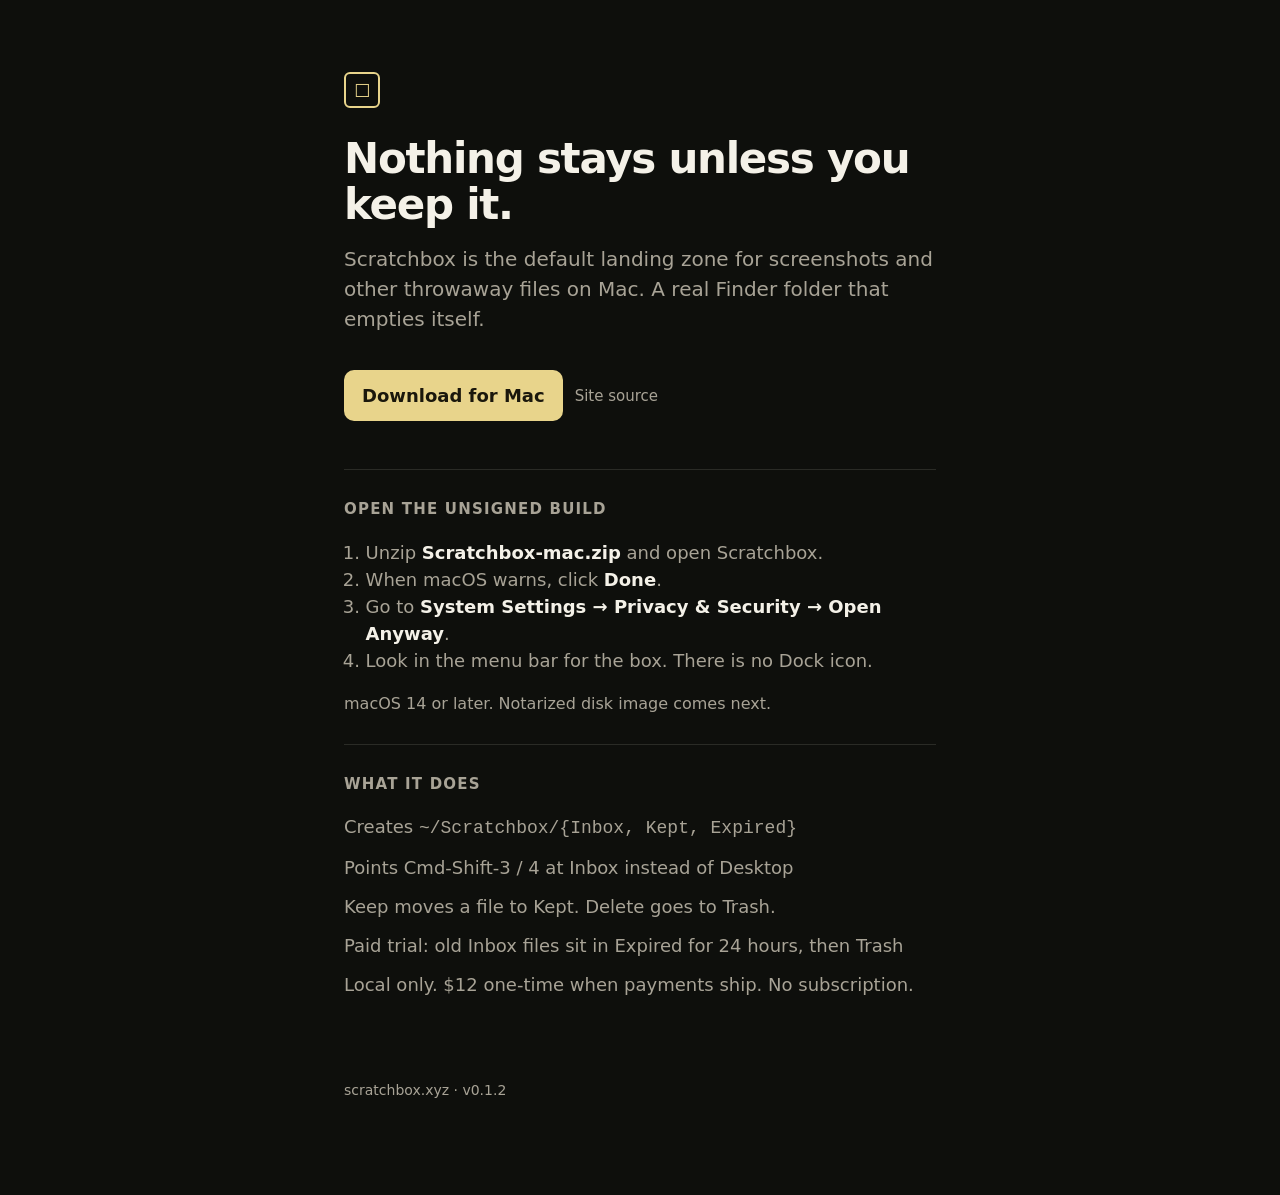
==== index.html @ ac4f84c7 "Add scratchbox.xyz landing page" ====
<!DOCTYPE html>
<html lang="en">
<head>
  <meta charset="utf-8">
  <meta name="viewport" content="width=device-width, initial-scale=1">
  <title>Scratchbox — throwaway files, then gone</title>
  <meta name="description" content="Scratchbox is the default landing zone for screenshots and other throwaway files on Mac. Nothing stays unless you keep it.">
  <link rel="canonical" href="https://scratchbox.xyz/">
  <meta property="og:title" content="Scratchbox">
  <meta property="og:description" content="The default landing zone for screenshots and other throwaway files. Nothing stays unless you keep it.">
  <meta property="og:url" content="https://scratchbox.xyz/">
  <style>
    :root {
      --bg: #0e0f0c;
      --ink: #f4f1e8;
      --muted: #a8a396;
      --line: #2a2b26;
      --accent: #e8d48b;
    }
    * { box-sizing: border-box; }
    html, body { margin: 0; padding: 0; background: var(--bg); color: var(--ink); }
    body {
      font: 18px/1.5 ui-sans-serif, system-ui, -apple-system, Segoe UI, sans-serif;
      min-height: 100vh;
    }
    main { max-width: 640px; margin: 0 auto; padding: 72px 24px 96px; }
    .mark {
      width: 36px; height: 36px;
      border: 2px solid var(--accent);
      border-radius: 6px;
      display: grid; place-items: center;
      font-size: 18px; color: var(--accent);
      margin-bottom: 28px;
    }
    h1 { font-size: 42px; line-height: 1.1; letter-spacing: -0.03em; font-weight: 600; margin: 0 0 16px; }
    .lede { color: var(--muted); font-size: 20px; margin: 0 0 36px; }
    .row { display: flex; flex-wrap: wrap; gap: 12px; align-items: center; margin-bottom: 48px; }
    a.btn {
      display: inline-block;
      background: var(--accent);
      color: #1a170c;
      text-decoration: none;
      font-weight: 600;
      padding: 12px 18px;
      border-radius: 10px;
    }
    a.ghost { color: var(--muted); text-decoration: none; font-size: 15px; }
    a.ghost:hover { color: var(--ink); }
    ol { padding-left: 1.2em; color: var(--muted); }
    ol strong { color: var(--ink); font-weight: 600; }
    h2 { font-size: 15px; letter-spacing: 0.08em; text-transform: uppercase; color: var(--muted); font-weight: 600; margin: 0 0 12px; }
    section { border-top: 1px solid var(--line); padding: 28px 0; }
    ul.facts { list-style: none; padding: 0; margin: 0; color: var(--muted); }
    ul.facts li { padding: 6px 0; }
    footer { margin-top: 48px; color: var(--muted); font-size: 14px; }
    footer a { color: var(--muted); }
  </style>
</head>
<body>
  <main>
    <div class="mark" aria-hidden="true">☐</div>
    <h1>Nothing stays unless you keep it.</h1>
    <p class="lede">Scratchbox is the default landing zone for screenshots and other throwaway files on Mac. A real Finder folder that empties itself.</p>
    <div class="row">
      <a class="btn" href="https://github.com/fortblocks/scratchbox/releases/download/v0.1.2/Scratchbox-mac.zip">Download for Mac</a>
      <a class="ghost" href="https://github.com/fortblocks/scratchbox-site">Site source</a>
    </div>

    <section>
      <h2>Open the unsigned build</h2>
      <ol>
        <li>Unzip <strong>Scratchbox-mac.zip</strong> and open Scratchbox.</li>
        <li>When macOS warns, click <strong>Done</strong>.</li>
        <li>Go to <strong>System Settings → Privacy &amp; Security → Open Anyway</strong>.</li>
        <li>Look in the menu bar for the box. There is no Dock icon.</li>
      </ol>
      <p class="lede" style="margin:16px 0 0;font-size:16px;">macOS 14 or later. Notarized disk image comes next.</p>
    </section>

    <section>
      <h2>What it does</h2>
      <ul class="facts">
        <li>Creates <code>~/Scratchbox/{Inbox, Kept, Expired}</code></li>
        <li>Points Cmd-Shift-3 / 4 at Inbox instead of Desktop</li>
        <li>Keep moves a file to Kept. Delete goes to Trash.</li>
        <li>Paid trial: old Inbox files sit in Expired for 24 hours, then Trash</li>
        <li>Local only. $12 one-time when payments ship. No subscription.</li>
      </ul>
    </section>

    <footer>
      scratchbox.xyz · v0.1.2
    </footer>
  </main>
</body>
</html>
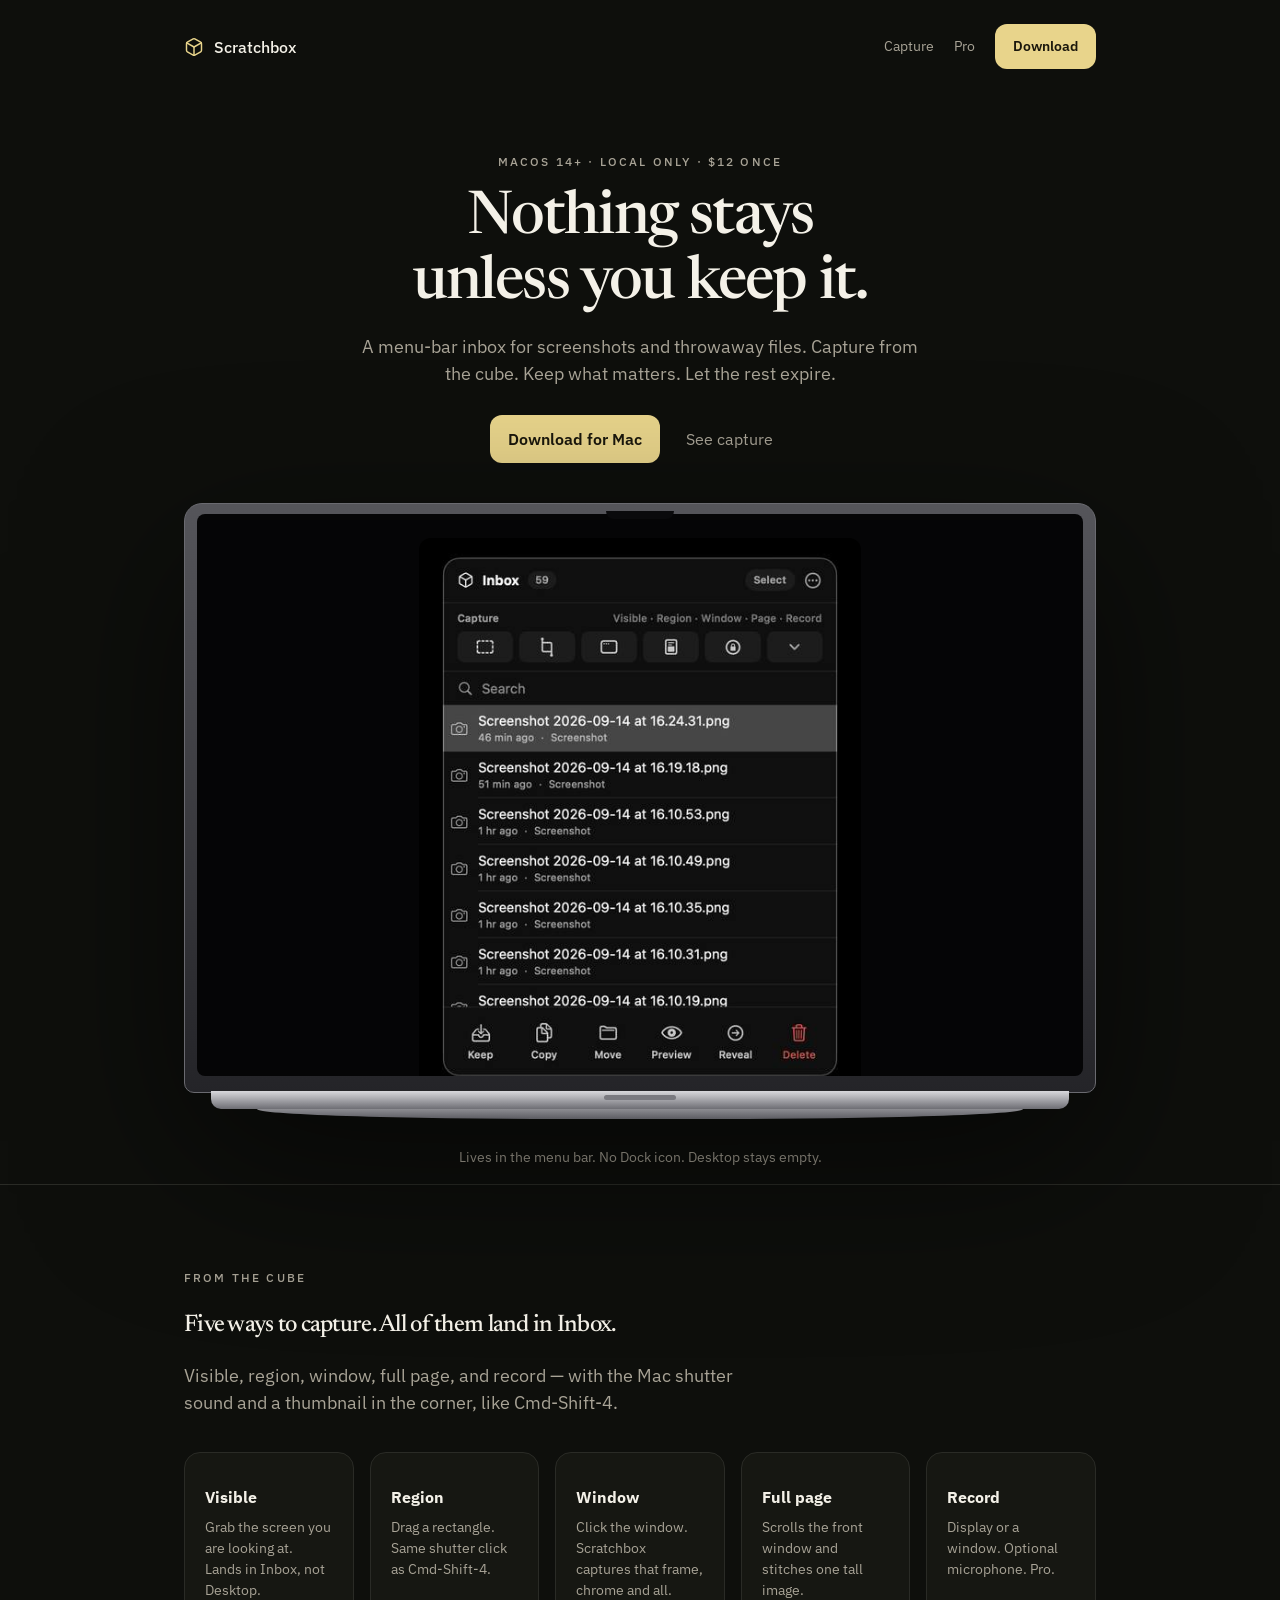
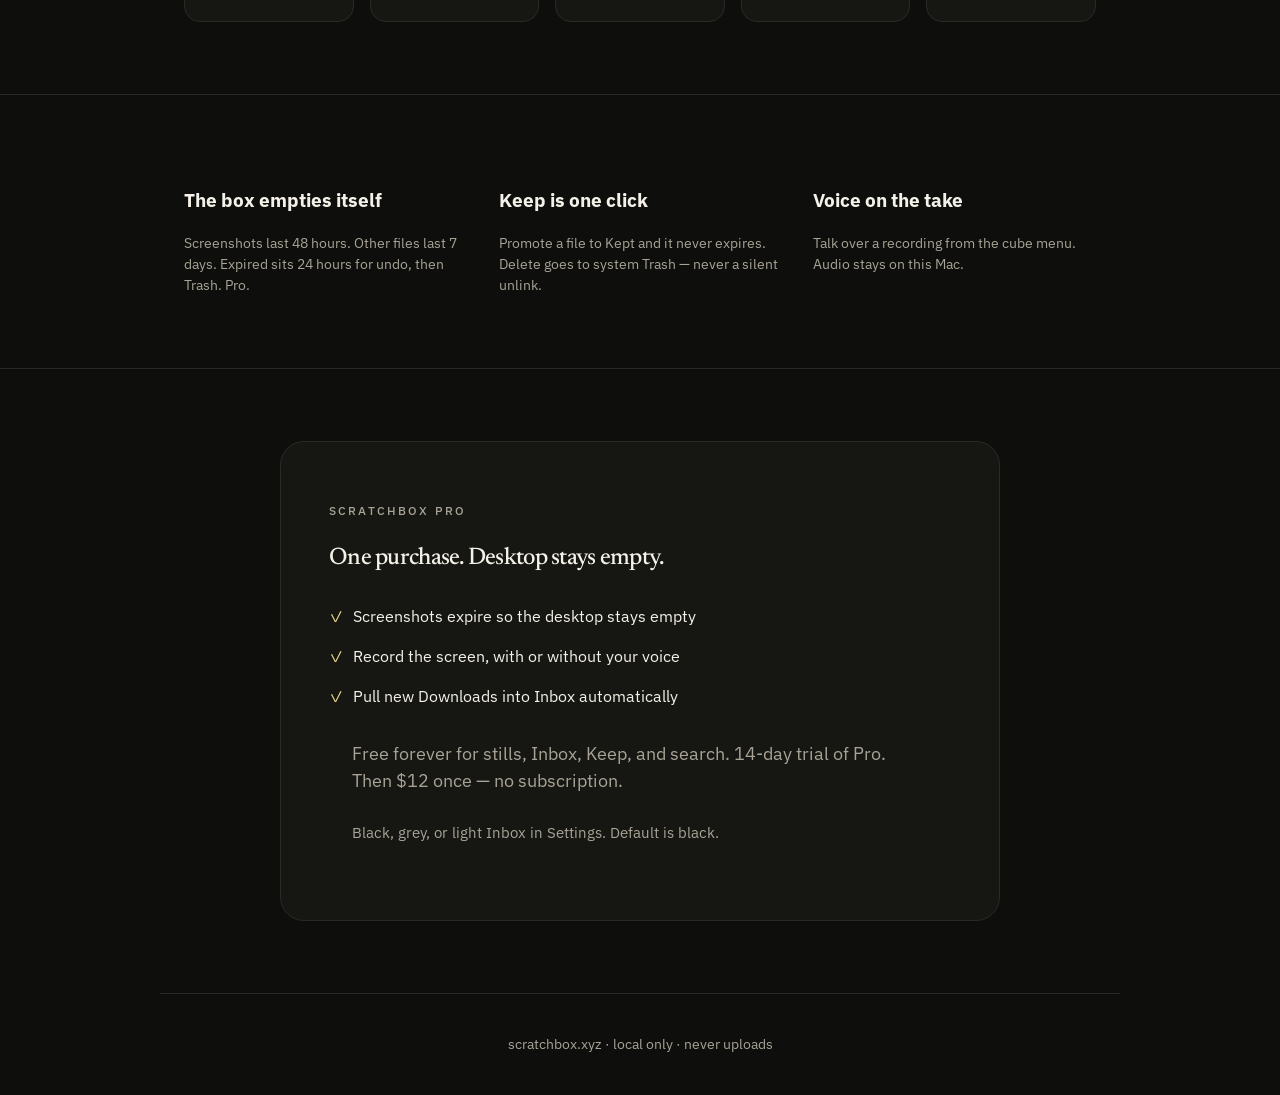
==== commit bca24c15: "Refresh site: MacBook hero, capture callouts, white-box favicon." ====
--- a/index.html
+++ b/index.html
@@ -3,94 +3,125 @@
 <head>
   <meta charset="utf-8">
   <meta name="viewport" content="width=device-width, initial-scale=1">
-  <title>Scratchbox — throwaway files, then gone</title>
-  <meta name="description" content="Scratchbox is the default landing zone for screenshots and other throwaway files on Mac. Nothing stays unless you keep it.">
+  <title>Scratchbox — nothing stays unless you keep it</title>
+  <meta name="description" content="Menu-bar inbox for Mac screenshots. Capture the screen, a region, a window, a full page, or record — then Keep what matters and let the rest expire.">
   <link rel="canonical" href="https://scratchbox.xyz/">
+  <link rel="icon" type="image/svg+xml" href="/favicon.svg">
   <meta property="og:title" content="Scratchbox">
-  <meta property="og:description" content="The default landing zone for screenshots and other throwaway files. Nothing stays unless you keep it.">
+  <meta property="og:description" content="Nothing stays unless you keep it.">
   <meta property="og:url" content="https://scratchbox.xyz/">
+  <link rel="preconnect" href="https://fonts.googleapis.com">
+  <link rel="preconnect" href="https://fonts.gstatic.com" crossorigin>
+  <link href="https://fonts.googleapis.com/css2?family=Newsreader:opsz,wght@6..72,500;6..72,600&family=IBM+Plex+Sans:wght@400;500;600&display=swap" rel="stylesheet">
   <style>
     :root {
-      --bg: #0e0f0c;
-      --ink: #f4f1e8;
-      --muted: #a8a396;
-      --line: #2a2b26;
-      --accent: #e8d48b;
+      --bg:#0e0f0c; --fg:#f4f1e8; --muted:#a8a396; --line:#2a2b26;
+      --accent:#e8d48b; --ink:#1a170c; --surface:#161712;
     }
     * { box-sizing: border-box; }
-    html, body { margin: 0; padding: 0; background: var(--bg); color: var(--ink); }
-    body {
-      font: 18px/1.5 ui-sans-serif, system-ui, -apple-system, Segoe UI, sans-serif;
-      min-height: 100vh;
-    }
-    main { max-width: 640px; margin: 0 auto; padding: 72px 24px 96px; }
-    .mark {
-      width: 36px; height: 36px;
-      border: 2px solid var(--accent);
-      border-radius: 6px;
-      display: grid; place-items: center;
-      font-size: 18px; color: var(--accent);
-      margin-bottom: 28px;
-    }
-    h1 { font-size: 42px; line-height: 1.1; letter-spacing: -0.03em; font-weight: 600; margin: 0 0 16px; }
-    .lede { color: var(--muted); font-size: 20px; margin: 0 0 36px; }
-    .row { display: flex; flex-wrap: wrap; gap: 12px; align-items: center; margin-bottom: 48px; }
-    a.btn {
-      display: inline-block;
-      background: var(--accent);
-      color: #1a170c;
-      text-decoration: none;
-      font-weight: 600;
-      padding: 12px 18px;
-      border-radius: 10px;
-    }
-    a.ghost { color: var(--muted); text-decoration: none; font-size: 15px; }
-    a.ghost:hover { color: var(--ink); }
-    ol { padding-left: 1.2em; color: var(--muted); }
-    ol strong { color: var(--ink); font-weight: 600; }
-    h2 { font-size: 15px; letter-spacing: 0.08em; text-transform: uppercase; color: var(--muted); font-weight: 600; margin: 0 0 12px; }
-    section { border-top: 1px solid var(--line); padding: 28px 0; }
-    ul.facts { list-style: none; padding: 0; margin: 0; color: var(--muted); }
-    ul.facts li { padding: 6px 0; }
-    footer { margin-top: 48px; color: var(--muted); font-size: 14px; }
-    footer a { color: var(--muted); }
+    html { background: var(--bg); color: var(--fg); -webkit-font-smoothing: antialiased; }
+    body { margin: 0; font: 16px/1.5 "IBM Plex Sans", ui-sans-serif, system-ui, sans-serif; background: var(--bg); }
+    a { color: inherit; }
+    h1,h2 { font-family: Newsreader, ui-serif, Georgia, serif; font-weight: 500; text-wrap: balance; letter-spacing: -0.03em; }
+    header, footer, .wrap { max-width: 960px; margin: 0 auto; padding: 0 24px; }
+    header { display: flex; justify-content: space-between; align-items: center; padding: 24px; }
+    .brand { display: flex; gap: 10px; align-items: center; text-decoration: none; font-weight: 500; }
+    nav { display: flex; gap: 20px; align-items: center; font-size: 14px; color: var(--muted); }
+    nav a { text-decoration: none; }
+    .btn { background: var(--accent); color: var(--ink); text-decoration: none; font-weight: 600; padding: 12px 18px; border-radius: 12px; display: inline-block; }
+    .ghost { color: var(--muted); text-decoration: none; padding: 12px 18px; }
+    .hero { text-align: center; padding: 48px 24px 16px; }
+    .kicker { font-size: 12px; letter-spacing: 0.18em; text-transform: uppercase; color: var(--muted); font-weight: 500; }
+    h1 { font-size: clamp(36px, 6vw, 60px); line-height: 1.08; margin: 16px auto 16px; max-width: 16ch; }
+    .lede { color: var(--muted); font-size: 18px; max-width: 36rem; margin: 0 auto 28px; }
+    .cta { display: flex; gap: 8px; justify-content: center; flex-wrap: wrap; margin-bottom: 40px; }
+    .mbp { width: min(920px, 100%); margin: 0 auto; filter: drop-shadow(0 48px 80px rgb(0 0 0 / .55)); }
+    .lid { background: linear-gradient(180deg, #55555a, #242428); border: 1px solid #6a6a70; border-radius: 18px 18px 10px 10px; padding: 10px 12px 16px; position: relative; }
+    .lid:after { content:""; position:absolute; left:50%; top:7px; width:68px; height:8px; transform:translateX(-50%); background:#0a0a0c; border-radius:0 0 8px 8px; }
+    .screen { background:#050506; border-radius:8px; overflow:hidden; aspect-ratio: 16/10.15; display:grid; place-items:center; }
+    .screen img { height:92%; max-width:58%; object-fit:contain; border-radius:12px; }
+    .base { height:18px; margin:-2px 3% 0; background: linear-gradient(180deg, #d8d8dc, #6e6e74); border-radius: 0 0 10px 10px; position:relative; }
+    .base:before { content:""; position:absolute; left:50%; top:4px; width:72px; height:5px; transform:translateX(-50%); background:#7a7a80; border-radius:3px; }
+    .chin { height:10px; margin:0 8%; background: linear-gradient(#8d8d92, #5c5c62); border-radius: 0 0 40% 40% / 0 0 100% 100%; }
+    .cap { color: var(--muted); text-align:center; font-size:14px; margin: 28px 0 0; }
+    section { border-top: 1px solid var(--line); padding: 72px 0; }
+    .grid { display:grid; gap: 16px; grid-template-columns: repeat(5, 1fr); margin-top: 36px; }
+    @media (max-width: 900px) { .grid { grid-template-columns: 1fr 1fr; } .screen img { max-width:78%; } }
+    @media (max-width: 520px) { .grid { grid-template-columns: 1fr; } }
+    .card { background: var(--surface); border: 1px solid var(--line); border-radius: 16px; padding: 20px; }
+    .card h3 { font-family: inherit; font-size: 16px; margin: 12px 0 8px; letter-spacing: 0; }
+    .card p, .facts p { color: var(--muted); font-size: 14px; margin: 0; }
+    .facts { display:grid; gap: 32px; grid-template-columns: repeat(3, 1fr); }
+    @media (max-width: 800px) { .facts { grid-template-columns: 1fr; } }
+    .pro { background: var(--surface); border: 1px solid var(--line); border-radius: 24px; padding: 48px; max-width: 720px; margin: 0 auto; }
+    .pro ul { list-style: none; padding: 0; }
+    .pro li { padding: 8px 0 8px 24px; position: relative; }
+    .pro li:before { content: "✓"; position:absolute; left:0; color: var(--accent); }
+    footer { color: var(--muted); font-size: 14px; text-align:center; padding: 40px 24px; border-top: 1px solid var(--line); }
+    .ico { width:20px; height:20px; color: var(--accent); }
   </style>
 </head>
 <body>
-  <main>
-    <div class="mark" aria-hidden="true">☐</div>
+  <header>
+    <a class="brand" href="/">
+      <svg class="ico" viewBox="0 0 24 24" fill="none" stroke="currentColor" stroke-width="1.75" stroke-linecap="round" stroke-linejoin="round"><path d="M21 8a2 2 0 0 0-1-1.73l-7-4a2 2 0 0 0-2 0l-7 4A2 2 0 0 0 3 8v8a2 2 0 0 0 1 1.73l7 4a2 2 0 0 0 2 0l7-4A2 2 0 0 0 21 16Z"/><path d="m3.3 7 8.7 5 8.7-5"/><path d="M12 22V12"/></svg>
+      Scratchbox
+    </a>
+    <nav>
+      <a href="#capture">Capture</a>
+      <a href="#pro">Pro</a>
+      <a class="btn" href="https://github.com/fortblocks/scratchbox/releases/latest">Download</a>
+    </nav>
+  </header>
+  <div class="hero wrap">
+    <p class="kicker">macOS 14+ · local only · $12 once</p>
     <h1>Nothing stays unless you keep it.</h1>
-    <p class="lede">Scratchbox is the default landing zone for screenshots and other throwaway files on Mac. A real Finder folder that empties itself.</p>
-    <div class="row">
-      <a class="btn" href="https://github.com/fortblocks/scratchbox/releases/download/v0.1.2/Scratchbox-mac.zip">Download for Mac</a>
-      <a class="ghost" href="https://github.com/fortblocks/scratchbox-site">Site source</a>
+    <p class="lede">A menu-bar inbox for screenshots and throwaway files. Capture from the cube. Keep what matters. Let the rest expire.</p>
+    <div class="cta">
+      <a class="btn" href="https://github.com/fortblocks/scratchbox/releases/latest">Download for Mac</a>
+      <a class="ghost" href="#capture">See capture</a>
     </div>
-
-    <section>
-      <h2>Open the unsigned build</h2>
-      <ol>
-        <li>Unzip <strong>Scratchbox-mac.zip</strong> and open Scratchbox.</li>
-        <li>When macOS warns, click <strong>Done</strong>.</li>
-        <li>Go to <strong>System Settings → Privacy &amp; Security → Open Anyway</strong>.</li>
-        <li>Look in the menu bar for the box. There is no Dock icon.</li>
-      </ol>
-      <p class="lede" style="margin:16px 0 0;font-size:16px;">macOS 14 or later. Notarized disk image comes next.</p>
-    </section>
-
-    <section>
-      <h2>What it does</h2>
-      <ul class="facts">
-        <li>Creates <code>~/Scratchbox/{Inbox, Kept, Expired}</code></li>
-        <li>Points Cmd-Shift-3 / 4 at Inbox instead of Desktop</li>
-        <li>Keep moves a file to Kept. Delete goes to Trash.</li>
-        <li>Paid trial: old Inbox files sit in Expired for 24 hours, then Trash</li>
-        <li>Local only. $12 one-time when payments ship. No subscription.</li>
+    <div class="mbp">
+      <div class="lid"><div class="screen"><img src="[data-uri]" alt="Scratchbox Inbox on a MacBook — capture, files, Keep Copy Move Preview Reveal Delete"></div></div>
+      <div class="base"></div>
+      <div class="chin"></div>
+    </div>
+    <p class="cap">Lives in the menu bar. No Dock icon. Desktop stays empty.</p>
+  </div>
+  <section id="capture">
+    <div class="wrap">
+      <p class="kicker">From the cube</p>
+      <h2>Five ways to capture. All of them land in Inbox.</h2>
+      <p class="lede" style="margin:16px 0 0;text-align:left">Visible, region, window, full page, and record — with the Mac shutter sound and a thumbnail in the corner, like Cmd-Shift-4.</p>
+      <div class="grid">
+        <article class="card"><h3>Visible</h3><p>Grab the screen you are looking at. Lands in Inbox, not Desktop.</p></article>
+        <article class="card"><h3>Region</h3><p>Drag a rectangle. Same shutter click as Cmd-Shift-4.</p></article>
+        <article class="card"><h3>Window</h3><p>Click the window. Scratchbox captures that frame, chrome and all.</p></article>
+        <article class="card"><h3>Full page</h3><p>Scrolls the front window and stitches one tall image.</p></article>
+        <article class="card"><h3>Record</h3><p>Display or a window. Optional microphone. Pro.</p></article>
+      </div>
+    </div>
+  </section>
+  <section>
+    <div class="wrap facts">
+      <article><h3>The box empties itself</h3><p>Screenshots last 48 hours. Other files last 7 days. Expired sits 24 hours for undo, then Trash. Pro.</p></article>
+      <article><h3>Keep is one click</h3><p>Promote a file to Kept and it never expires. Delete goes to system Trash — never a silent unlink.</p></article>
+      <article><h3>Voice on the take</h3><p>Talk over a recording from the cube menu. Audio stays on this Mac.</p></article>
+    </div>
+  </section>
+  <section id="pro">
+    <div class="pro">
+      <p class="kicker">Scratchbox Pro</p>
+      <h2>One purchase. Desktop stays empty.</h2>
+      <ul>
+        <li>Screenshots expire so the desktop stays empty</li>
+        <li>Record the screen, with or without your voice</li>
+        <li>Pull new Downloads into Inbox automatically</li>
       </ul>
-    </section>
-
-    <footer>
-      scratchbox.xyz · v0.1.2
-    </footer>
-  </main>
+      <p class="lede" style="margin-top:24px;text-align:left">Free forever for stills, Inbox, Keep, and search. 14-day trial of Pro. Then $12 once — no subscription.</p>
+      <p class="lede" style="margin-top:8px;text-align:left;font-size:15px">Black, grey, or light Inbox in Settings. Default is black.</p>
+    </div>
+  </section>
+  <footer>scratchbox.xyz · local only · never uploads</footer>
 </body>
 </html>
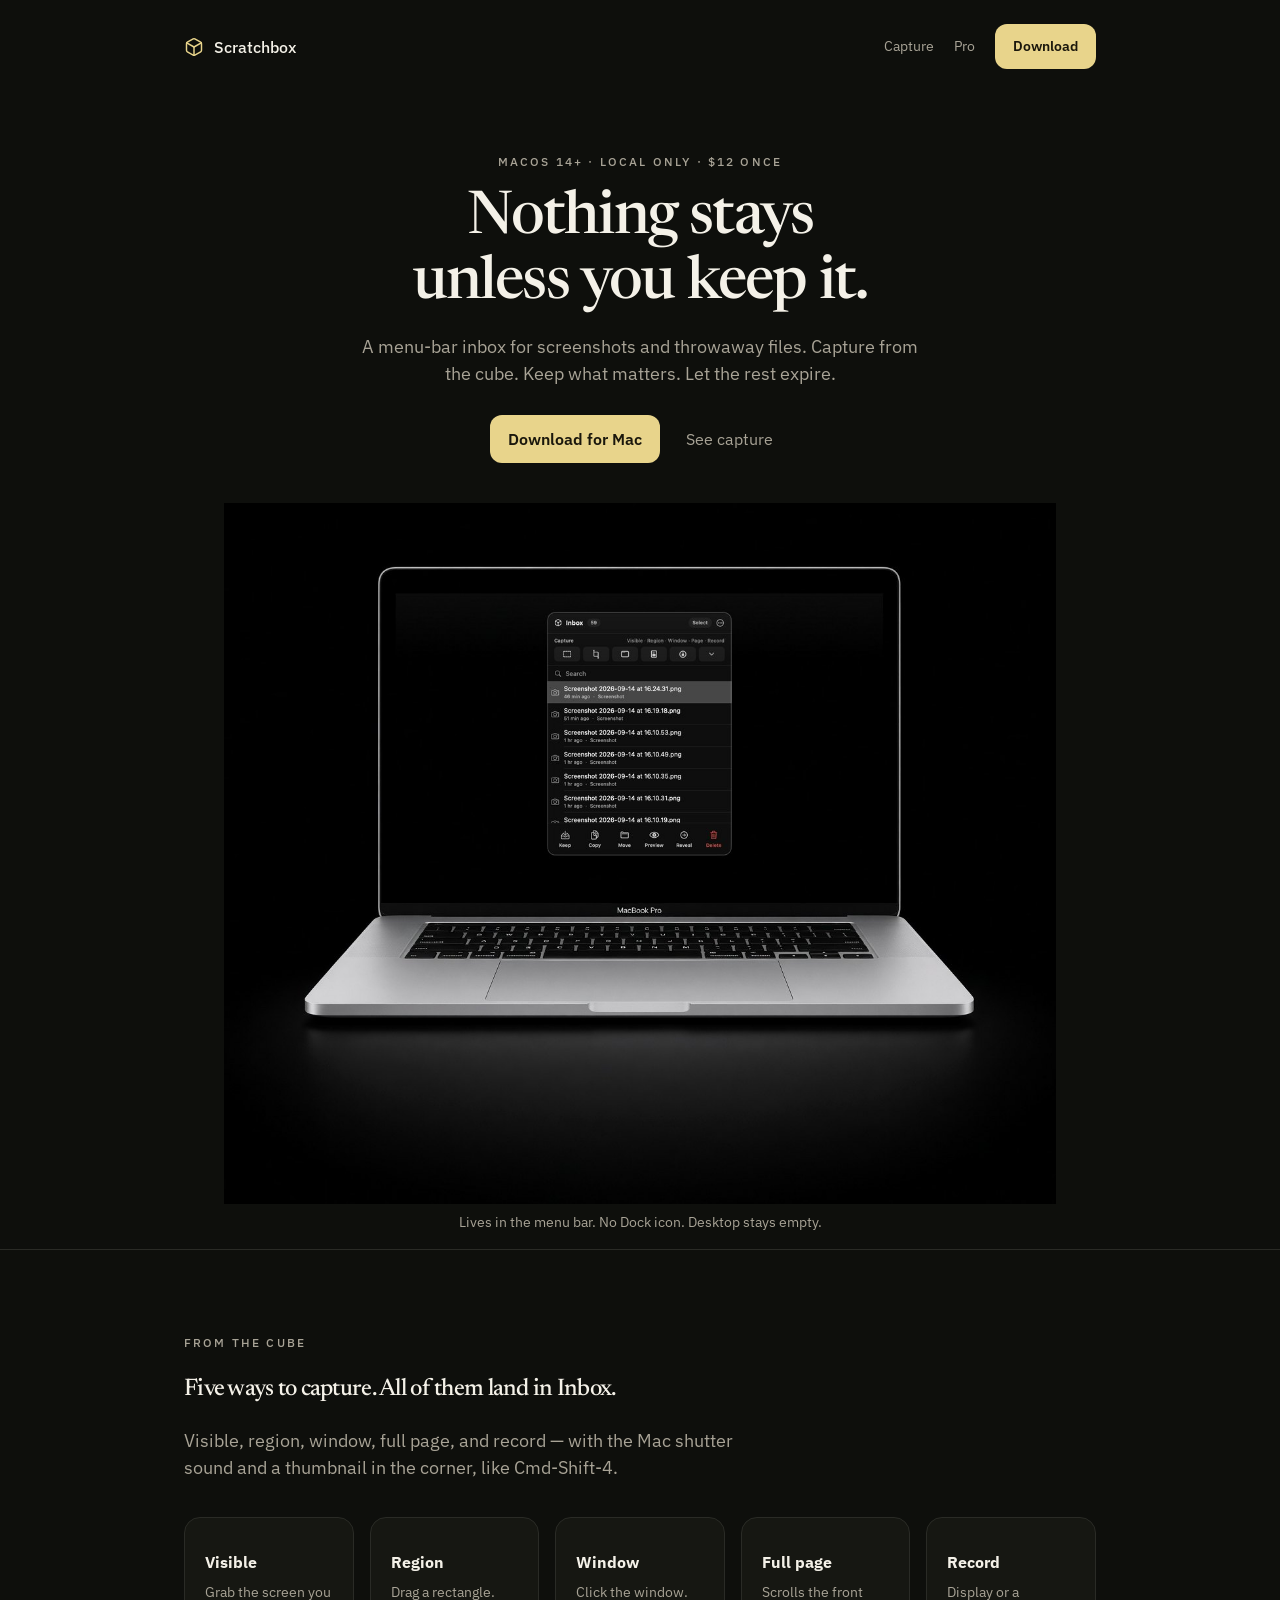
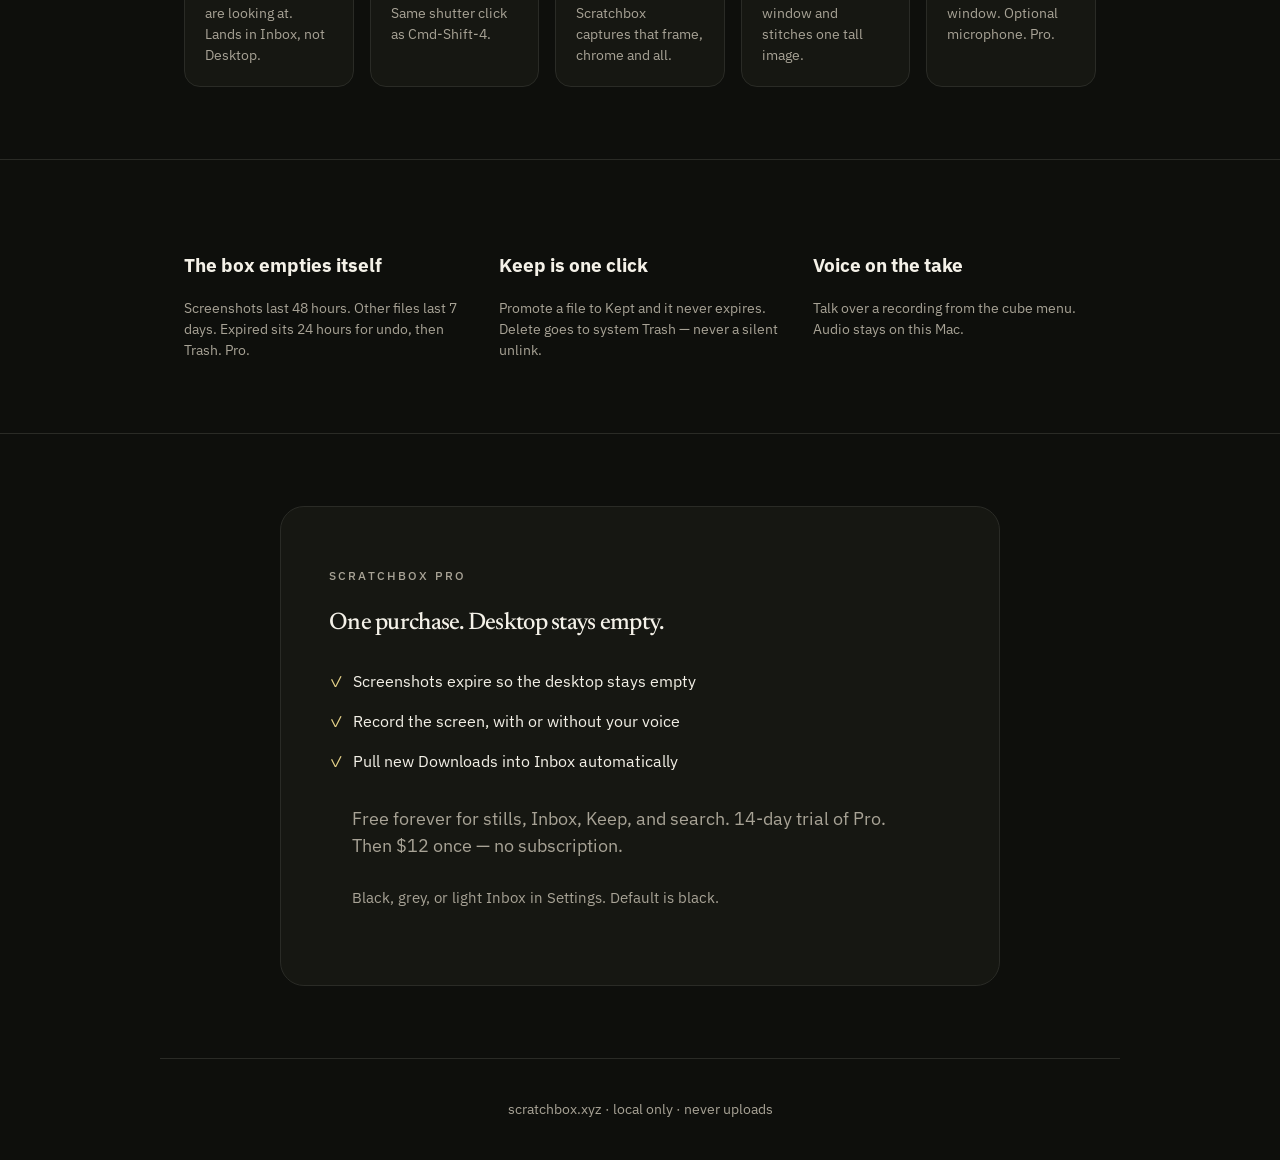
==== commit fc197969: "Hero: photoreal MacBook Pro with Inbox on the display." ====
--- a/index.html
+++ b/index.html
@@ -35,18 +35,12 @@
     h1 { font-size: clamp(36px, 6vw, 60px); line-height: 1.08; margin: 16px auto 16px; max-width: 16ch; }
     .lede { color: var(--muted); font-size: 18px; max-width: 36rem; margin: 0 auto 28px; }
     .cta { display: flex; gap: 8px; justify-content: center; flex-wrap: wrap; margin-bottom: 40px; }
-    .mbp { width: min(920px, 100%); margin: 0 auto; filter: drop-shadow(0 48px 80px rgb(0 0 0 / .55)); }
-    .lid { background: linear-gradient(180deg, #55555a, #242428); border: 1px solid #6a6a70; border-radius: 18px 18px 10px 10px; padding: 10px 12px 16px; position: relative; }
-    .lid:after { content:""; position:absolute; left:50%; top:7px; width:68px; height:8px; transform:translateX(-50%); background:#0a0a0c; border-radius:0 0 8px 8px; }
-    .screen { background:#050506; border-radius:8px; overflow:hidden; aspect-ratio: 16/10.15; display:grid; place-items:center; }
-    .screen img { height:92%; max-width:58%; object-fit:contain; border-radius:12px; }
-    .base { height:18px; margin:-2px 3% 0; background: linear-gradient(180deg, #d8d8dc, #6e6e74); border-radius: 0 0 10px 10px; position:relative; }
-    .base:before { content:""; position:absolute; left:50%; top:4px; width:72px; height:5px; transform:translateX(-50%); background:#7a7a80; border-radius:3px; }
-    .chin { height:10px; margin:0 8%; background: linear-gradient(#8d8d92, #5c5c62); border-radius: 0 0 40% 40% / 0 0 100% 100%; }
-    .cap { color: var(--muted); text-align:center; font-size:14px; margin: 28px 0 0; }
+    .hero-shot { width: min(52rem, 100%); margin: 0 auto; }
+    .hero-shot img { width: 100%; height: auto; display: block; }
+    .cap { color: var(--muted); text-align:center; font-size:14px; margin: 8px 0 0; }
     section { border-top: 1px solid var(--line); padding: 72px 0; }
     .grid { display:grid; gap: 16px; grid-template-columns: repeat(5, 1fr); margin-top: 36px; }
-    @media (max-width: 900px) { .grid { grid-template-columns: 1fr 1fr; } .screen img { max-width:78%; } }
+    @media (max-width: 900px) { .grid { grid-template-columns: 1fr 1fr; } }
     @media (max-width: 520px) { .grid { grid-template-columns: 1fr; } }
     .card { background: var(--surface); border: 1px solid var(--line); border-radius: 16px; padding: 20px; }
     .card h3 { font-family: inherit; font-size: 16px; margin: 12px 0 8px; letter-spacing: 0; }
@@ -81,11 +75,9 @@
       <a class="btn" href="https://github.com/fortblocks/scratchbox/releases/latest">Download for Mac</a>
       <a class="ghost" href="#capture">See capture</a>
     </div>
-    <div class="mbp">
-      <div class="lid"><div class="screen"><img src="[data-uri]" alt="Scratchbox Inbox on a MacBook — capture, files, Keep Copy Move Preview Reveal Delete"></div></div>
-      <div class="base"></div>
-      <div class="chin"></div>
-    </div>
+    <figure class="hero-shot">
+      <img src="/macbook.jpg" width="1270" height="1070" alt="Scratchbox Inbox on a MacBook Pro — capture bar, file list, Keep Copy Move Preview Reveal Delete">
+    </figure>
     <p class="cap">Lives in the menu bar. No Dock icon. Desktop stays empty.</p>
   </div>
   <section id="capture">
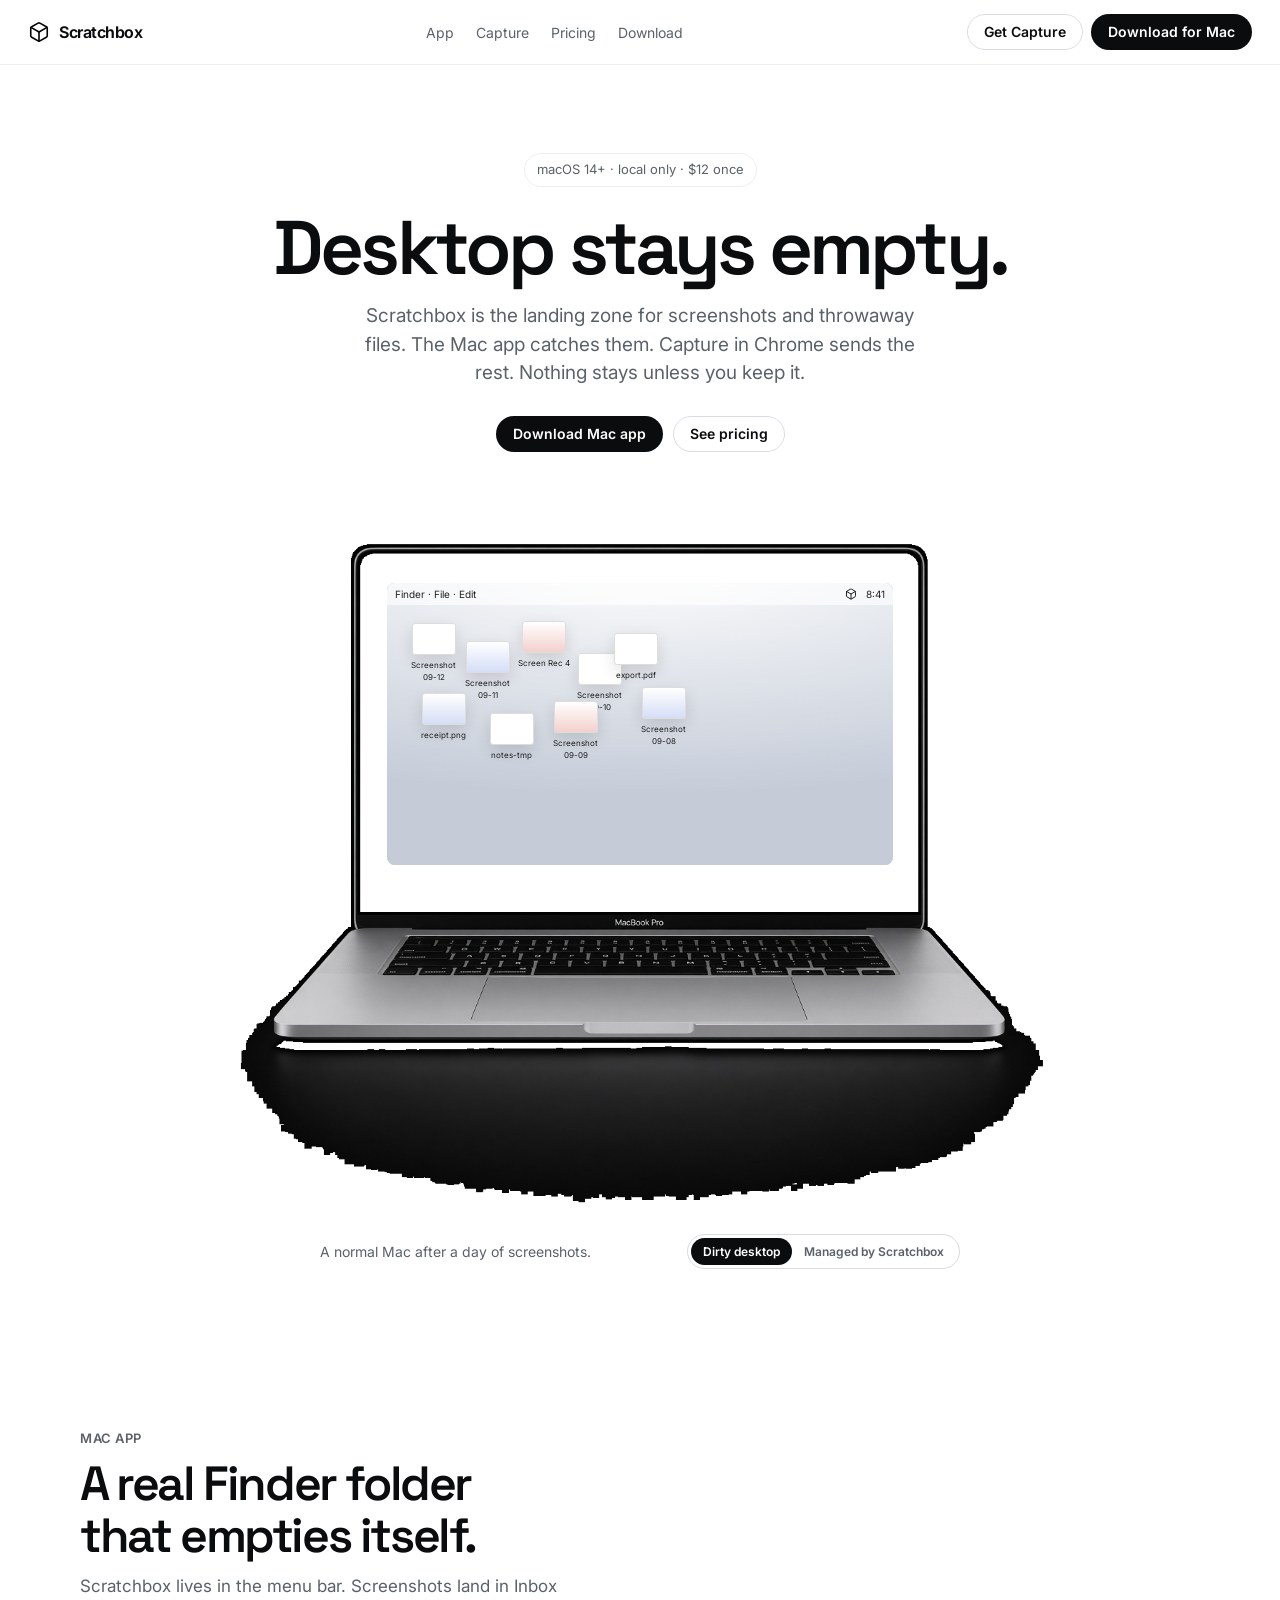
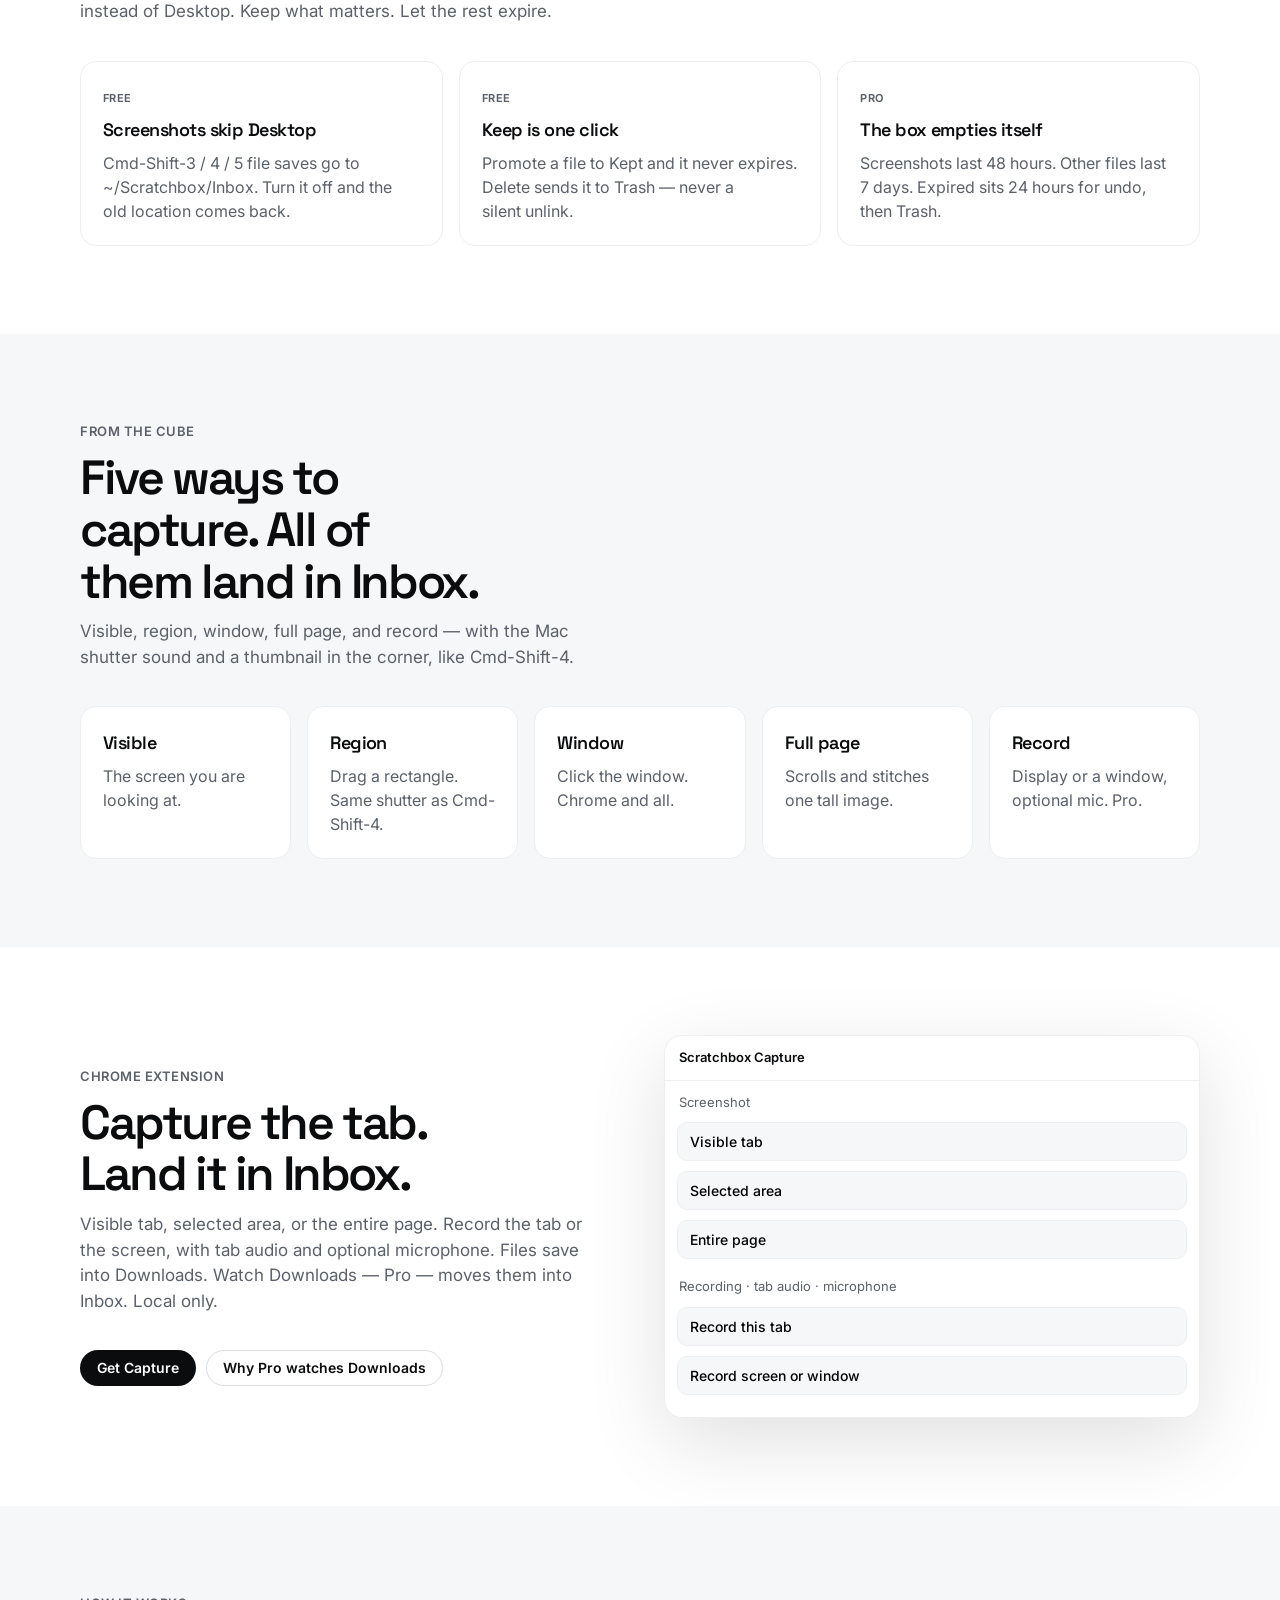
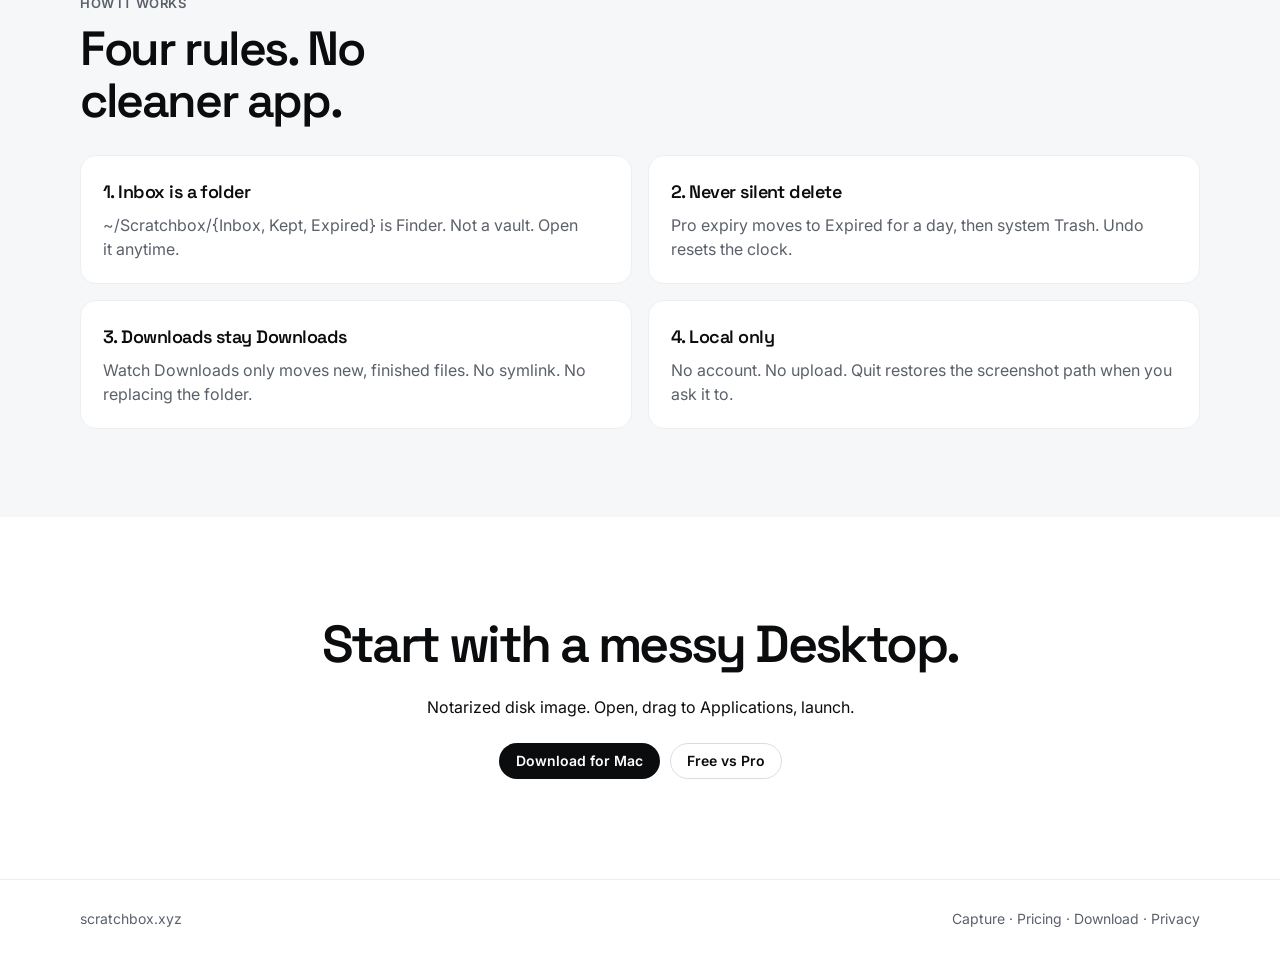
==== commit 59906d98: "Restore Attio white site, Space Grotesk headings, MacBook around the display." ====
--- a/index.html
+++ b/index.html
@@ -4,116 +4,142 @@
   <meta charset="utf-8">
   <meta name="viewport" content="width=device-width, initial-scale=1">
   <title>Scratchbox — nothing stays unless you keep it</title>
-  <meta name="description" content="Menu-bar inbox for Mac screenshots. Capture the screen, a region, a window, a full page, or record — then Keep what matters and let the rest expire.">
+  <meta name="description" content="The Mac inbox for screenshots and throwaway files, plus Scratchbox Capture for Chrome. Nothing stays unless you keep it.">
   <link rel="canonical" href="https://scratchbox.xyz/">
-  <link rel="icon" type="image/svg+xml" href="/favicon.svg">
-  <meta property="og:title" content="Scratchbox">
-  <meta property="og:description" content="Nothing stays unless you keep it.">
-  <meta property="og:url" content="https://scratchbox.xyz/">
+  <link rel="icon" href="/favicon.svg" type="image/svg+xml">
   <link rel="preconnect" href="https://fonts.googleapis.com">
   <link rel="preconnect" href="https://fonts.gstatic.com" crossorigin>
-  <link href="https://fonts.googleapis.com/css2?family=Newsreader:opsz,wght@6..72,500;6..72,600&family=IBM+Plex+Sans:wght@400;500;600&display=swap" rel="stylesheet">
-  <style>
-    :root {
-      --bg:#0e0f0c; --fg:#f4f1e8; --muted:#a8a396; --line:#2a2b26;
-      --accent:#e8d48b; --ink:#1a170c; --surface:#161712;
-    }
-    * { box-sizing: border-box; }
-    html { background: var(--bg); color: var(--fg); -webkit-font-smoothing: antialiased; }
-    body { margin: 0; font: 16px/1.5 "IBM Plex Sans", ui-sans-serif, system-ui, sans-serif; background: var(--bg); }
-    a { color: inherit; }
-    h1,h2 { font-family: Newsreader, ui-serif, Georgia, serif; font-weight: 500; text-wrap: balance; letter-spacing: -0.03em; }
-    header, footer, .wrap { max-width: 960px; margin: 0 auto; padding: 0 24px; }
-    header { display: flex; justify-content: space-between; align-items: center; padding: 24px; }
-    .brand { display: flex; gap: 10px; align-items: center; text-decoration: none; font-weight: 500; }
-    nav { display: flex; gap: 20px; align-items: center; font-size: 14px; color: var(--muted); }
-    nav a { text-decoration: none; }
-    .btn { background: var(--accent); color: var(--ink); text-decoration: none; font-weight: 600; padding: 12px 18px; border-radius: 12px; display: inline-block; }
-    .ghost { color: var(--muted); text-decoration: none; padding: 12px 18px; }
-    .hero { text-align: center; padding: 48px 24px 16px; }
-    .kicker { font-size: 12px; letter-spacing: 0.18em; text-transform: uppercase; color: var(--muted); font-weight: 500; }
-    h1 { font-size: clamp(36px, 6vw, 60px); line-height: 1.08; margin: 16px auto 16px; max-width: 16ch; }
-    .lede { color: var(--muted); font-size: 18px; max-width: 36rem; margin: 0 auto 28px; }
-    .cta { display: flex; gap: 8px; justify-content: center; flex-wrap: wrap; margin-bottom: 40px; }
-    .hero-shot { width: min(52rem, 100%); margin: 0 auto; }
-    .hero-shot img { width: 100%; height: auto; display: block; }
-    .cap { color: var(--muted); text-align:center; font-size:14px; margin: 8px 0 0; }
-    section { border-top: 1px solid var(--line); padding: 72px 0; }
-    .grid { display:grid; gap: 16px; grid-template-columns: repeat(5, 1fr); margin-top: 36px; }
-    @media (max-width: 900px) { .grid { grid-template-columns: 1fr 1fr; } }
-    @media (max-width: 520px) { .grid { grid-template-columns: 1fr; } }
-    .card { background: var(--surface); border: 1px solid var(--line); border-radius: 16px; padding: 20px; }
-    .card h3 { font-family: inherit; font-size: 16px; margin: 12px 0 8px; letter-spacing: 0; }
-    .card p, .facts p { color: var(--muted); font-size: 14px; margin: 0; }
-    .facts { display:grid; gap: 32px; grid-template-columns: repeat(3, 1fr); }
-    @media (max-width: 800px) { .facts { grid-template-columns: 1fr; } }
-    .pro { background: var(--surface); border: 1px solid var(--line); border-radius: 24px; padding: 48px; max-width: 720px; margin: 0 auto; }
-    .pro ul { list-style: none; padding: 0; }
-    .pro li { padding: 8px 0 8px 24px; position: relative; }
-    .pro li:before { content: "✓"; position:absolute; left:0; color: var(--accent); }
-    footer { color: var(--muted); font-size: 14px; text-align:center; padding: 40px 24px; border-top: 1px solid var(--line); }
-    .ico { width:20px; height:20px; color: var(--accent); }
-  </style>
+  <link href="https://fonts.googleapis.com/css2?family=Inter:ital,opsz,wght@0,14..32,400..700;1,14..32,400..700&family=Space+Grotesk:wght@500;600;700&display=swap" rel="stylesheet">
+  <link rel="stylesheet" href="/styles.css">
 </head>
 <body>
-  <header>
-    <a class="brand" href="/">
-      <svg class="ico" viewBox="0 0 24 24" fill="none" stroke="currentColor" stroke-width="1.75" stroke-linecap="round" stroke-linejoin="round"><path d="M21 8a2 2 0 0 0-1-1.73l-7-4a2 2 0 0 0-2 0l-7 4A2 2 0 0 0 3 8v8a2 2 0 0 0 1 1.73l7 4a2 2 0 0 0 2 0l7-4A2 2 0 0 0 21 16Z"/><path d="m3.3 7 8.7 5 8.7-5"/><path d="M12 22V12"/></svg>
-      Scratchbox
-    </a>
-    <nav>
-      <a href="#capture">Capture</a>
-      <a href="#pro">Pro</a>
-      <a class="btn" href="https://github.com/fortblocks/scratchbox/releases/latest">Download</a>
+  <header class="nav">
+    <a class="brand" href="/"><img class="brand-mark" src="/logo.svg" width="22" height="22" alt=""> Scratchbox</a>
+    <nav class="nav-links">
+      <a href="/#product">App</a>
+      <a href="/capture">Capture</a>
+      <a href="/pricing">Pricing</a>
+      <a href="/download">Download</a>
     </nav>
+    <div class="nav-cta">
+      <a class="btn btn-ghost" href="/capture">Get Capture</a>
+      <a class="btn btn-primary" href="/download/Scratchbox.dmg?v=0.2.2" download="Scratchbox-0.2.2.dmg">Download for Mac</a>
+    </div>
   </header>
-  <div class="hero wrap">
-    <p class="kicker">macOS 14+ · local only · $12 once</p>
-    <h1>Nothing stays unless you keep it.</h1>
-    <p class="lede">A menu-bar inbox for screenshots and throwaway files. Capture from the cube. Keep what matters. Let the rest expire.</p>
-    <div class="cta">
-      <a class="btn" href="https://github.com/fortblocks/scratchbox/releases/latest">Download for Mac</a>
-      <a class="ghost" href="#capture">See capture</a>
+
+  <section class="hero">
+    <div class="eyebrow reveal">macOS 14+ · local only · $12 once</div>
+    <h1 class="reveal d1">Desktop stays empty.</h1>
+    <p class="lede reveal d2">Scratchbox is the landing zone for screenshots and throwaway files. The Mac app catches them. Capture in Chrome sends the rest. Nothing stays unless you keep it.</p>
+    <div class="hero-actions reveal d3">
+      <a class="btn btn-primary" href="/download/Scratchbox.dmg?v=0.2.2" download="Scratchbox-0.2.2.dmg">Download Mac app</a>
+      <a class="btn btn-ghost" href="/pricing">See pricing</a>
     </div>
-    <figure class="hero-shot">
-      <img src="/macbook.jpg" width="1270" height="1070" alt="Scratchbox Inbox on a MacBook Pro — capture bar, file list, Keep Copy Move Preview Reveal Delete">
-    </figure>
-    <p class="cap">Lives in the menu bar. No Dock icon. Desktop stays empty.</p>
+  </section>
+  <div class="stage-wrap reveal d4">
+    <div class="laptop">
+      <div class="laptop-screen">
+        <div class="os" id="os">
+          <div class="menubar">
+            <div class="mb-left">Finder · File · Edit</div>
+            <div class="mb-right"><span class="tray" id="tray"><img src="/logo.svg" width="14" height="14" alt=""></span> 8:41</div>
+          </div>
+          <div class="desktop" id="desktop"></div>
+          <aside class="popover" aria-hidden="true">
+            <div class="pop-h"><strong>Inbox</strong><span>Keep · Reveal</span></div>
+            <div class="pop-row"><span class="dot"></span> Screenshot 2026-09-12</div>
+            <div class="pop-row"><span class="dot"></span> Screen Recording 4</div>
+            <div class="pop-row"><span class="dot"></span> invoice-draft.pdf</div>
+            <div class="pop-f">3 in inbox · 2 expire tonight</div>
+          </aside>
+        </div>
+      </div>
+      <img class="laptop-img" src="/macbook-frame.png" width="1230" height="1015" alt="Scratchbox on a MacBook Pro">
+    </div>
+    <div class="stage-caption">
+      <span id="caption">A normal Mac after a day of screenshots.</span>
+      <div class="toggle" role="group" aria-label="Desktop state">
+        <button type="button" id="btnDirty" class="active">Dirty desktop</button>
+        <button type="button" id="btnClean">Managed by Scratchbox</button>
+      </div>
+    </div>
   </div>
-  <section id="capture">
+  <section class="section" id="product">
+    <div class="wrap">
+      <p class="kicker">Mac app</p>
+      <h2>A real Finder folder that empties itself.</h2>
+      <p class="sub">Scratchbox lives in the menu bar. Screenshots land in Inbox instead of Desktop. Keep what matters. Let the rest expire.</p>
+      <div class="grid-3">
+        <article class="card"><div class="badge">Free</div><h3>Screenshots skip Desktop</h3><p>Cmd-Shift-3 / 4 / 5 file saves go to ~/Scratchbox/Inbox. Turn it off and the old location comes back.</p></article>
+        <article class="card"><div class="badge">Free</div><h3>Keep is one click</h3><p>Promote a file to Kept and it never expires. Delete sends it to Trash — never a silent unlink.</p></article>
+        <article class="card"><div class="badge">Pro</div><h3>The box empties itself</h3><p>Screenshots last 48 hours. Other files last 7 days. Expired sits 24 hours for undo, then Trash.</p></article>
+      </div>
+    </div>
+  </section>
+  <section class="section alt" id="from-the-cube">
     <div class="wrap">
       <p class="kicker">From the cube</p>
       <h2>Five ways to capture. All of them land in Inbox.</h2>
-      <p class="lede" style="margin:16px 0 0;text-align:left">Visible, region, window, full page, and record — with the Mac shutter sound and a thumbnail in the corner, like Cmd-Shift-4.</p>
-      <div class="grid">
-        <article class="card"><h3>Visible</h3><p>Grab the screen you are looking at. Lands in Inbox, not Desktop.</p></article>
-        <article class="card"><h3>Region</h3><p>Drag a rectangle. Same shutter click as Cmd-Shift-4.</p></article>
-        <article class="card"><h3>Window</h3><p>Click the window. Scratchbox captures that frame, chrome and all.</p></article>
-        <article class="card"><h3>Full page</h3><p>Scrolls the front window and stitches one tall image.</p></article>
-        <article class="card"><h3>Record</h3><p>Display or a window. Optional microphone. Pro.</p></article>
+      <p class="sub">Visible, region, window, full page, and record — with the Mac shutter sound and a thumbnail in the corner, like Cmd-Shift-4.</p>
+      <div class="grid-5">
+        <article class="card"><h3>Visible</h3><p>The screen you are looking at.</p></article>
+        <article class="card"><h3>Region</h3><p>Drag a rectangle. Same shutter as Cmd-Shift-4.</p></article>
+        <article class="card"><h3>Window</h3><p>Click the window. Chrome and all.</p></article>
+        <article class="card"><h3>Full page</h3><p>Scrolls and stitches one tall image.</p></article>
+        <article class="card"><h3>Record</h3><p>Display or a window, optional mic. Pro.</p></article>
       </div>
     </div>
   </section>
-  <section>
-    <div class="wrap facts">
-      <article><h3>The box empties itself</h3><p>Screenshots last 48 hours. Other files last 7 days. Expired sits 24 hours for undo, then Trash. Pro.</p></article>
-      <article><h3>Keep is one click</h3><p>Promote a file to Kept and it never expires. Delete goes to system Trash — never a silent unlink.</p></article>
-      <article><h3>Voice on the take</h3><p>Talk over a recording from the cube menu. Audio stays on this Mac.</p></article>
+  <section class="section" id="capture">
+    <div class="wrap split">
+      <div>
+        <p class="kicker">Chrome extension</p>
+        <h2>Capture the tab. Land it in Inbox.</h2>
+        <p class="sub">Visible tab, selected area, or the entire page. Record the tab or the screen, with tab audio and optional microphone. Files save into Downloads. Watch Downloads — Pro — moves them into Inbox. Local only.</p>
+        <div class="hero-actions" style="justify-content:flex-start">
+          <a class="btn btn-primary" href="/capture">Get Capture</a>
+          <a class="btn btn-ghost" href="/pricing">Why Pro watches Downloads</a>
+        </div>
+      </div>
+      <div class="mock">
+        <header>Scratchbox Capture</header>
+        <p style="margin:0;padding:12px 14px 0;color:#5b616a;font-size:13px">Screenshot</p>
+        <button class="fake" type="button">Visible tab</button>
+        <button class="fake" type="button">Selected area</button>
+        <button class="fake" type="button">Entire page</button>
+        <p style="margin:0;padding:8px 14px 0;color:#5b616a;font-size:13px">Recording · tab audio · microphone</p>
+        <button class="fake" type="button">Record this tab</button>
+        <button class="fake" type="button">Record screen or window</button>
+        <div style="height:12px"></div>
+      </div>
     </div>
   </section>
-  <section id="pro">
-    <div class="pro">
-      <p class="kicker">Scratchbox Pro</p>
-      <h2>One purchase. Desktop stays empty.</h2>
-      <ul>
-        <li>Screenshots expire so the desktop stays empty</li>
-        <li>Record the screen, with or without your voice</li>
-        <li>Pull new Downloads into Inbox automatically</li>
-      </ul>
-      <p class="lede" style="margin-top:24px;text-align:left">Free forever for stills, Inbox, Keep, and search. 14-day trial of Pro. Then $12 once — no subscription.</p>
-      <p class="lede" style="margin-top:8px;text-align:left;font-size:15px">Black, grey, or light Inbox in Settings. Default is black.</p>
+  <section class="section alt">
+    <div class="wrap">
+      <p class="kicker">How it works</p>
+      <h2>Four rules. No cleaner app.</h2>
+      <div class="grid-2" style="margin-top:28px">
+        <article class="card"><h3>1. Inbox is a folder</h3><p>~/Scratchbox/{Inbox, Kept, Expired} is Finder. Not a vault. Open it anytime.</p></article>
+        <article class="card"><h3>2. Never silent delete</h3><p>Pro expiry moves to Expired for a day, then system Trash. Undo resets the clock.</p></article>
+        <article class="card"><h3>3. Downloads stay Downloads</h3><p>Watch Downloads only moves new, finished files. No symlink. No replacing the folder.</p></article>
+        <article class="card"><h3>4. Local only</h3><p>No account. No upload. Quit restores the screenshot path when you ask it to.</p></article>
+      </div>
     </div>
   </section>
-  <footer>scratchbox.xyz · local only · never uploads</footer>
+  <section class="cta-band">
+    <h2>Start with a messy Desktop.</h2>
+    <p class="sub" style="margin:0 auto 24px">Notarized disk image. Open, drag to Applications, launch.</p>
+    <div class="hero-actions">
+      <a class="btn btn-primary" href="/download/Scratchbox.dmg?v=0.2.2" download="Scratchbox-0.2.2.dmg">Download for Mac</a>
+      <a class="btn btn-ghost" href="/pricing">Free vs Pro</a>
+    </div>
+  </section>
+  <footer class="site">
+    <div class="wrap">
+      <span>scratchbox.xyz</span>
+      <span><a href="/capture">Capture</a> · <a href="/pricing">Pricing</a> · <a href="/download">Download</a> · <a href="/privacy">Privacy</a></span>
+    </div>
+  </footer>
+  <script src="/app.js"></script>
 </body>
 </html>
--- a/styles.css
+++ b/styles.css
@@ -0,0 +1,617 @@
+:root {
+  --bg: #ffffff;
+  --bg-soft: #f6f7f8;
+  --ink: #0b0c0e;
+  --muted: #5b616a;
+  --line: #eceef1;
+  --btn: #0b0c0e;
+  --btn-text: #ffffff;
+  --shadow: 0 24px 80px rgba(11, 12, 14, 0.12);
+  --radius: 16px;
+  --font: Inter, ui-sans-serif, system-ui, sans-serif;
+  --display: "Space Grotesk", Inter, ui-sans-serif, system-ui, sans-serif;
+}
+
+  html {
+    background: var(--bg);
+    color: var(--ink);
+    -webkit-font-smoothing: antialiased;
+    -moz-osx-font-smoothing: grayscale;
+    scroll-behavior: smooth;
+  }
+  body {
+    margin: 0;
+    min-height: 100vh;
+    background: var(--bg);
+    font: 16px/1.5 var(--font);
+  }
+  button:not(:disabled),
+  [role="button"]:not(:disabled) {
+    cursor: pointer;
+  }
+  h1,
+  h2 {
+    font-family: var(--display);
+    font-weight: 600;
+    letter-spacing: -0.05em;
+    text-wrap: balance;
+  }
+  p {
+    text-wrap: pretty;
+  }
+a { color: inherit; }
+img { max-width: 100%; }
+
+.nav {
+  position: sticky;
+  top: 0;
+  z-index: 40;
+  display: flex;
+  align-items: center;
+  justify-content: space-between;
+  gap: 16px;
+  padding: 14px 28px;
+  background: rgb(255 255 255 / 0.86);
+  backdrop-filter: saturate(180%) blur(16px);
+  border-bottom: 1px solid var(--line);
+}
+.brand {
+  display: flex;
+  align-items: center;
+  gap: 9px;
+  font-weight: 650;
+  letter-spacing: -0.03em;
+  text-decoration: none;
+}
+.brand-mark {
+  width: 22px;
+  height: 22px;
+  display: block;
+}
+.nav-links {
+  display: flex;
+  gap: 22px;
+  color: var(--muted);
+  font-size: 14px;
+}
+.nav-links a {
+  text-decoration: none;
+}
+.nav-links a:hover {
+  color: var(--ink);
+}
+.nav-cta {
+  display: flex;
+  gap: 8px;
+}
+
+.btn {
+  display: inline-flex;
+  align-items: center;
+  justify-content: center;
+  border-radius: 999px;
+  padding: 10px 16px;
+  font: 600 14px/1 var(--font);
+  text-decoration: none;
+  border: 1px solid transparent;
+  transition-property: transform, background-color, color;
+  transition-duration: 180ms;
+  transition-timing-function: cubic-bezier(0.2, 0.8, 0.2, 1);
+}
+.btn:hover {
+  transform: translateY(-1px);
+}
+.btn-primary {
+  background: var(--btn);
+  color: var(--btn-text);
+}
+.btn-ghost {
+  background: #fff;
+  color: var(--ink);
+  border-color: #d9dde3;
+}
+
+.wrap {
+  max-width: 1120px;
+  margin: 0 auto;
+  padding: 0 24px;
+}
+
+.hero {
+  text-align: center;
+  padding: 88px 24px 28px;
+}
+.eyebrow {
+  display: inline-flex;
+  align-items: center;
+  gap: 8px;
+  border: 1px solid var(--line);
+  border-radius: 999px;
+  padding: 6px 12px;
+  font-size: 13px;
+  color: var(--muted);
+  background: #fff;
+}
+.hero h1 {
+  max-width: 18ch;
+  margin: 22px auto 16px;
+  font-size: clamp(44px, 7vw, 76px);
+  line-height: 1.02;
+}
+.hero p.lede {
+  max-width: 46ch;
+  margin: 0 auto 28px;
+  color: var(--muted);
+  font-size: 19px;
+}
+.hero-actions {
+  display: flex;
+  justify-content: center;
+  gap: 10px;
+  flex-wrap: wrap;
+}
+.direct-link {
+  margin: 18px auto 0;
+  color: var(--muted);
+  font-size: 13px;
+}
+.direct-link a {
+  color: var(--ink);
+  text-underline-offset: 3px;
+}
+
+.reveal {
+  opacity: 0;
+  transform: translateY(18px) scale(0.985);
+  filter: blur(6px);
+  animation: rise 800ms cubic-bezier(0.16, 1, 0.3, 1) forwards;
+}
+.d1 {
+  animation-delay: 60ms;
+}
+.d2 {
+  animation-delay: 140ms;
+}
+.d3 {
+  animation-delay: 220ms;
+}
+.d4 {
+  animation-delay: 320ms;
+}
+@keyframes rise {
+  to {
+    opacity: 1;
+    transform: none;
+    filter: none;
+  }
+}
+
+.stage-wrap {
+  padding: 12px 24px 72px;
+}
+.laptop {
+  position: relative;
+  width: min(880px, 100%);
+  margin: 0 auto;
+}
+.laptop-img {
+  display: block;
+  width: 100%;
+  height: auto;
+  position: relative;
+  z-index: 2;
+  pointer-events: none;
+}
+.laptop-screen {
+  position: absolute;
+  left: 21.2%;
+  top: 12.6%;
+  width: 57.6%;
+  height: 38.8%;
+  z-index: 1;
+  overflow: hidden;
+  border-radius: 8px;
+  background: #c5ccd8;
+}
+.os {
+  position: relative;
+  height: 100%;
+  background:
+    radial-gradient(1200px 400px at 50% -10%, #ffffff 0%, transparent 60%),
+    #c5ccd8;
+  overflow: hidden;
+}
+.menubar {
+  display: flex;
+  align-items: center;
+  justify-content: space-between;
+  height: 22px;
+  padding: 0 8px;
+  background: rgb(255 255 255 / 0.62);
+  backdrop-filter: blur(12px);
+  font-size: 10px;
+  color: #222;
+}
+.mb-left,
+.mb-right {
+  display: flex;
+  gap: 8px;
+  align-items: center;
+}
+.tray {
+  width: 14px;
+  height: 14px;
+  display: grid;
+  place-items: center;
+}
+.tray img {
+  width: 12px;
+  height: 12px;
+  display: block;
+}
+.desktop {
+  position: absolute;
+  inset: 22px 0 0;
+}
+.file {
+  position: absolute;
+  width: 58px;
+  text-align: center;
+  font-size: 8px;
+  color: #1b1c1e;
+  transition-property: transform, opacity;
+  transition-duration: 700ms, 500ms;
+  transition-timing-function: cubic-bezier(0.2, 0.8, 0.2, 1), ease;
+}
+.file .thumb {
+  width: 42px;
+  height: 30px;
+  margin: 0 auto 4px;
+  background: #fff;
+  border-radius: 3px;
+  box-shadow: 0 6px 16px rgb(0 0 0 / 0.12);
+  border: 1px solid #ddd;
+}
+.file .thumb.red {
+  background: linear-gradient(180deg, #fff, #f3d0cc);
+}
+.file .thumb.blue {
+  background: linear-gradient(180deg, #fff, #d5def6);
+}
+.os.clean .file {
+  transform: translate(var(--to-x), var(--to-y)) scale(0.2);
+  opacity: 0;
+}
+.popover {
+  position: absolute;
+  top: 28px;
+  right: 10px;
+  width: 44%;
+  min-width: 140px;
+  background: rgb(255 255 255 / 0.94);
+  border: 1px solid #e3e6eb;
+  border-radius: 10px;
+  box-shadow: 0 18px 50px rgb(0 0 0 / 0.16);
+  overflow: hidden;
+  transform: translateY(-8px) scale(0.96);
+  opacity: 0;
+  pointer-events: none;
+  transition-property: transform, opacity;
+  transition-duration: 420ms, 280ms;
+  transition-timing-function: cubic-bezier(0.2, 0.8, 0.2, 1), ease;
+}
+.os.clean .popover {
+  transform: none;
+  opacity: 1;
+}
+.pop-h,
+.pop-f {
+  display: flex;
+  justify-content: space-between;
+  padding: 8px 10px;
+  font-size: 10px;
+  color: var(--muted);
+}
+.pop-row {
+  display: flex;
+  gap: 6px;
+  align-items: center;
+  padding: 6px 10px;
+  border-top: 1px solid #f0f2f5;
+  font-size: 10px;
+}
+.dot {
+  width: 16px;
+  height: 12px;
+  border-radius: 2px;
+  background: #e8ebf1;
+}
+
+.stage-caption {
+  display: flex;
+  justify-content: space-between;
+  align-items: center;
+  gap: 12px;
+  max-width: 640px;
+  margin: 8px auto 0;
+  padding: 8px 6px 0;
+  color: var(--muted);
+  font-size: 14px;
+}
+.toggle {
+  border: 1px solid #d7dbe2;
+  background: #fff;
+  border-radius: 999px;
+  padding: 3px;
+  display: flex;
+}
+.toggle button {
+  border: 0;
+  background: transparent;
+  border-radius: 999px;
+  padding: 6px 12px;
+  font: 600 12px var(--font);
+  color: var(--muted);
+  cursor: pointer;
+}
+.toggle button.active {
+  background: var(--ink);
+  color: #fff;
+}
+
+.section {
+  padding: 88px 0;
+}
+.section.alt {
+  background: var(--bg-soft);
+}
+.kicker {
+  font-size: 13px;
+  letter-spacing: 0.04em;
+  text-transform: uppercase;
+  color: var(--muted);
+  font-weight: 600;
+  margin: 0 0 10px;
+}
+.section h2 {
+  margin: 0 0 12px;
+  font-size: clamp(32px, 4.4vw, 48px);
+  line-height: 1.08;
+  max-width: 16ch;
+}
+.section .sub {
+  color: var(--muted);
+  max-width: 46ch;
+  margin: 0 0 36px;
+  font-size: 17px;
+}
+
+.grid-2,
+.grid-3,
+.grid-5 {
+  display: grid;
+  gap: 16px;
+}
+.grid-2 {
+  grid-template-columns: repeat(2, minmax(0, 1fr));
+}
+.grid-3 {
+  grid-template-columns: repeat(3, minmax(0, 1fr));
+}
+.grid-5 {
+  grid-template-columns: repeat(5, minmax(0, 1fr));
+}
+.card {
+  background: #fff;
+  border: 1px solid var(--line);
+  border-radius: var(--radius);
+  padding: 22px;
+  transition-property: transform, box-shadow;
+  transition-duration: 400ms;
+  transition-timing-function: cubic-bezier(0.2, 0.8, 0.2, 1), ease;
+}
+.card:hover {
+  transform: translateY(-4px);
+  box-shadow: 0 16px 40px rgb(11 12 14 / 0.06);
+}
+.card h3 {
+  margin: 0 0 8px;
+  font-size: 18px;
+  letter-spacing: -0.03em;
+  font-family: var(--display);
+  font-weight: 600;
+}
+.card p {
+  margin: 0;
+  color: var(--muted);
+}
+.badge {
+  display: inline-block;
+  font-size: 11px;
+  font-weight: 650;
+  letter-spacing: 0.04em;
+  text-transform: uppercase;
+  color: var(--muted);
+  margin-bottom: 10px;
+}
+
+.split {
+  display: grid;
+  grid-template-columns: 1fr 1fr;
+  gap: 48px;
+  align-items: center;
+}
+.mock {
+  background: #fff;
+  border: 1px solid var(--line);
+  border-radius: 18px;
+  box-shadow: var(--shadow);
+  overflow: hidden;
+}
+.mock header {
+  padding: 12px 14px;
+  border-bottom: 1px solid var(--line);
+  font-size: 13px;
+  font-weight: 600;
+}
+.mock button.fake {
+  display: block;
+  width: calc(100% - 24px);
+  margin: 10px 12px;
+  border: 1px solid var(--line);
+  background: var(--bg-soft);
+  border-radius: 10px;
+  padding: 10px 12px;
+  text-align: left;
+  font: 500 14px var(--font);
+}
+
+.prose {
+  max-width: 640px;
+  margin: 0 auto;
+}
+.prose h2 {
+  max-width: none;
+  font-size: 28px;
+  margin: 0 0 12px;
+}
+.prose p,
+.prose li {
+  color: var(--muted);
+  font-size: 16px;
+}
+.prose ul {
+  padding-left: 1.15em;
+  margin: 0 0 18px;
+}
+.prose li {
+  margin: 8px 0;
+}
+.prose a {
+  color: var(--ink);
+}
+code {
+  font: 500 13px ui-monospace, SFMono-Regular, Menlo, monospace;
+  background: var(--bg-soft);
+  padding: 2px 6px;
+  border-radius: 6px;
+}
+
+.cta-band {
+  text-align: center;
+  padding: 88px 24px 100px;
+}
+.cta-band h2 {
+  font-size: clamp(32px, 5vw, 52px);
+  margin: 0 0 12px;
+}
+
+footer.site {
+  border-top: 1px solid var(--line);
+  padding: 28px 24px 48px;
+  color: var(--muted);
+  font-size: 14px;
+}
+footer.site .wrap {
+  display: flex;
+  justify-content: space-between;
+  gap: 16px;
+  flex-wrap: wrap;
+}
+footer.site a {
+  text-decoration: none;
+}
+
+.plans {
+  display: grid;
+  grid-template-columns: 1fr 1fr;
+  gap: 16px;
+  align-items: stretch;
+}
+.plan {
+  border: 1px solid var(--line);
+  border-radius: 20px;
+  padding: 28px;
+  background: #fff;
+}
+.plan.featured {
+  background: var(--ink);
+  color: #fff;
+  border-color: var(--ink);
+}
+.plan.featured p,
+.plan.featured li {
+  color: #c9cdd4;
+}
+.price {
+  font-family: var(--display);
+  font-size: 48px;
+  letter-spacing: -0.05em;
+  font-weight: 600;
+  margin: 8px 0 18px;
+}
+.price span {
+  font-size: 16px;
+  font-weight: 500;
+  color: inherit;
+  opacity: 0.7;
+}
+.plan ul {
+  list-style: none;
+  padding: 0;
+  margin: 0 0 22px;
+}
+.plan li {
+  padding: 7px 0;
+  border-top: 1px solid rgb(127 127 127 / 0.16);
+}
+.compare {
+  width: 100%;
+  border-collapse: collapse;
+  margin-top: 36px;
+  font-size: 14px;
+}
+.compare th,
+.compare td {
+  text-align: left;
+  padding: 12px 10px;
+  border-bottom: 1px solid var(--line);
+}
+.compare th {
+  color: var(--muted);
+  font-weight: 500;
+}
+
+@media (prefers-reduced-motion: reduce) {
+  .reveal,
+  .btn,
+  .card,
+  .file,
+  .popover {
+    animation: none;
+    transition: none;
+    opacity: 1;
+    transform: none;
+    filter: none;
+  }
+}
+
+@media (max-width: 860px) {
+  .nav-links {
+    display: none;
+  }
+  .grid-2,
+  .grid-3,
+  .grid-5,
+  .split,
+  .plans {
+    grid-template-columns: 1fr;
+  }
+  .hero {
+    padding-top: 56px;
+  }
+  .stage-caption {
+    flex-direction: column;
+    text-align: center;
+  }
+}
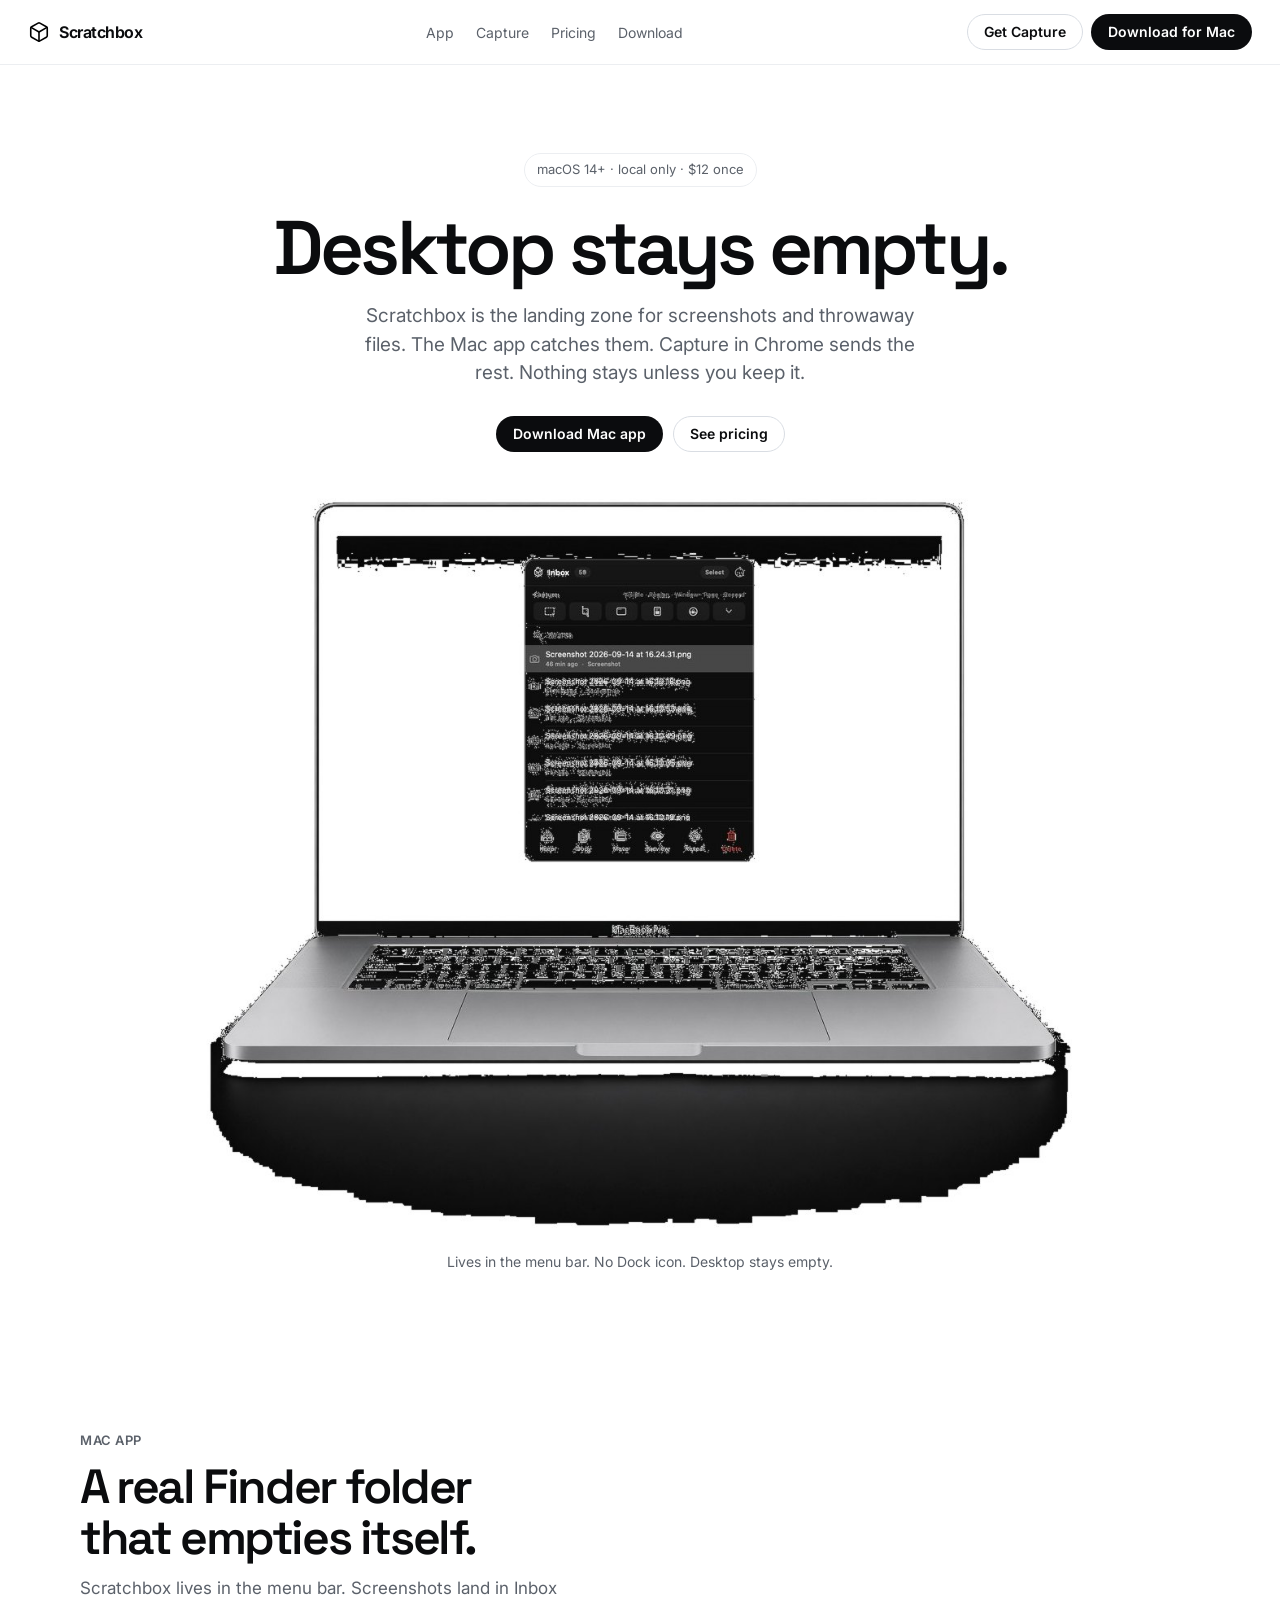
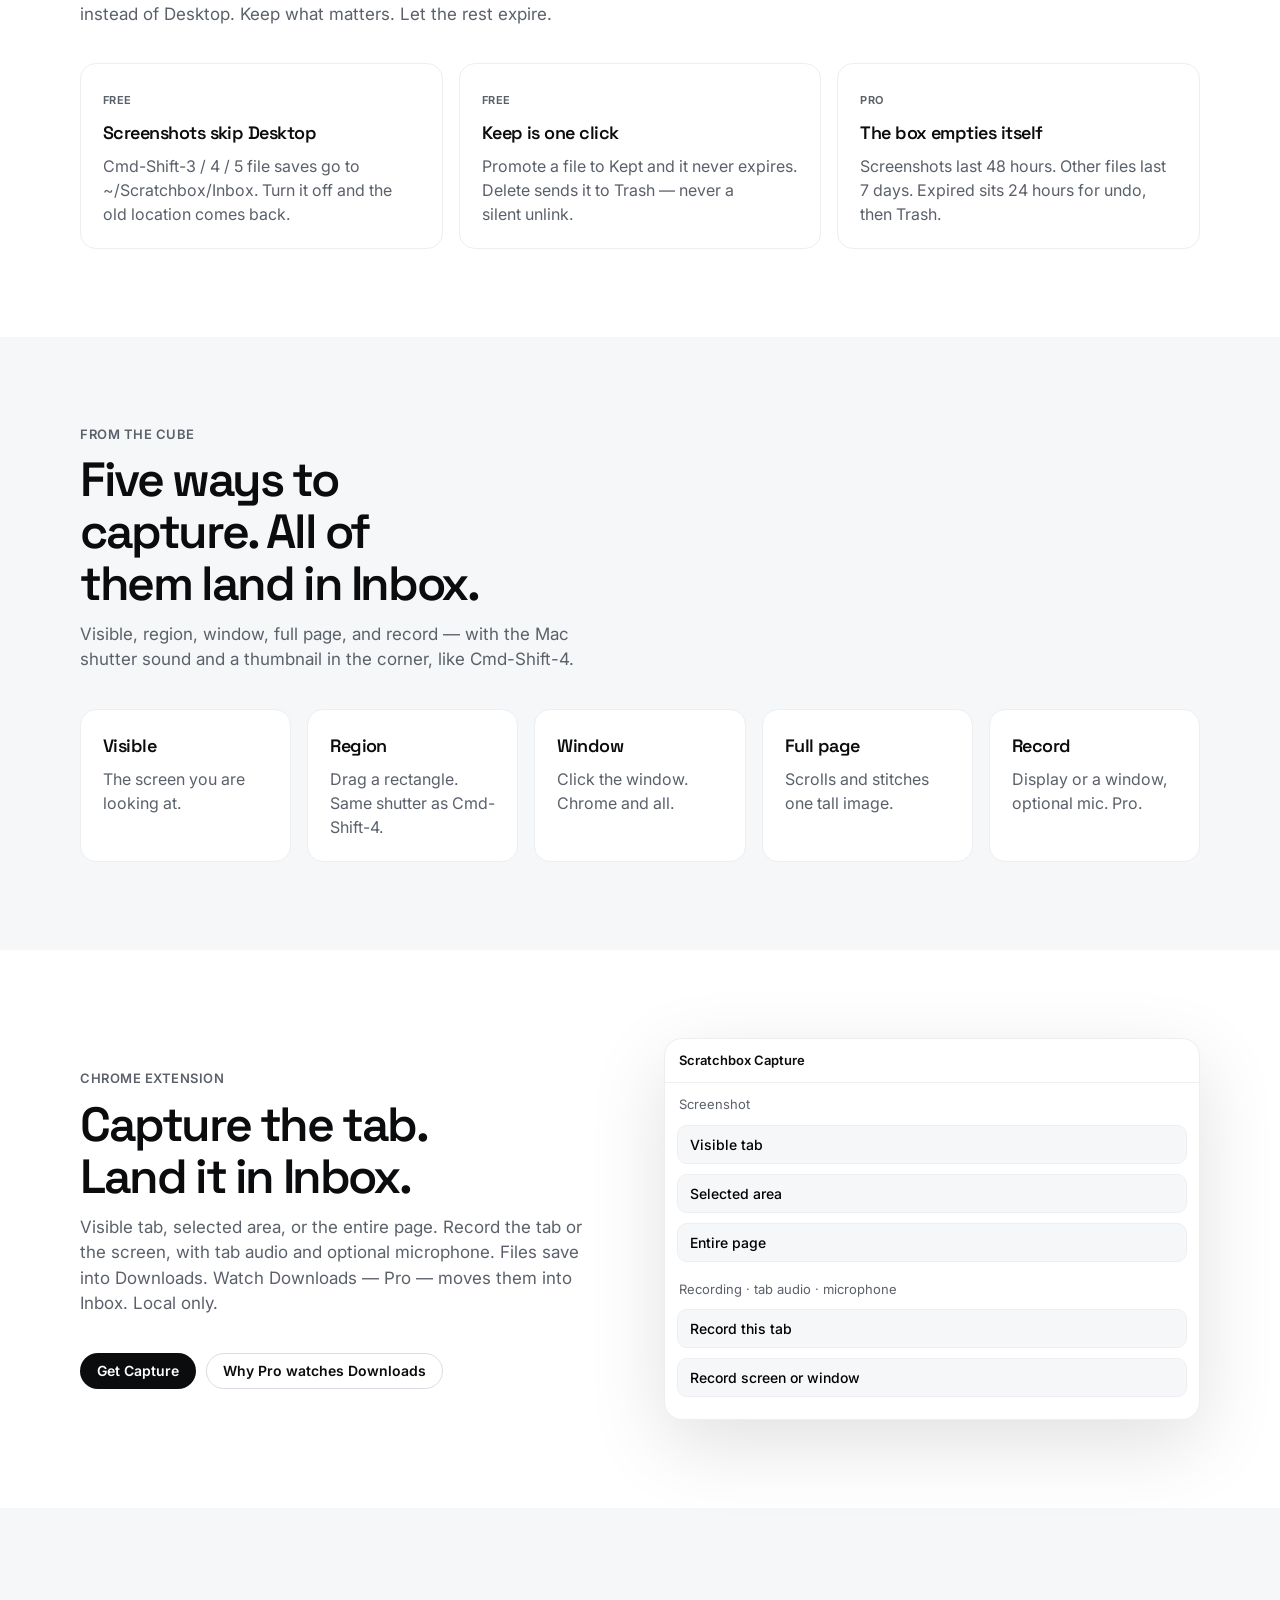
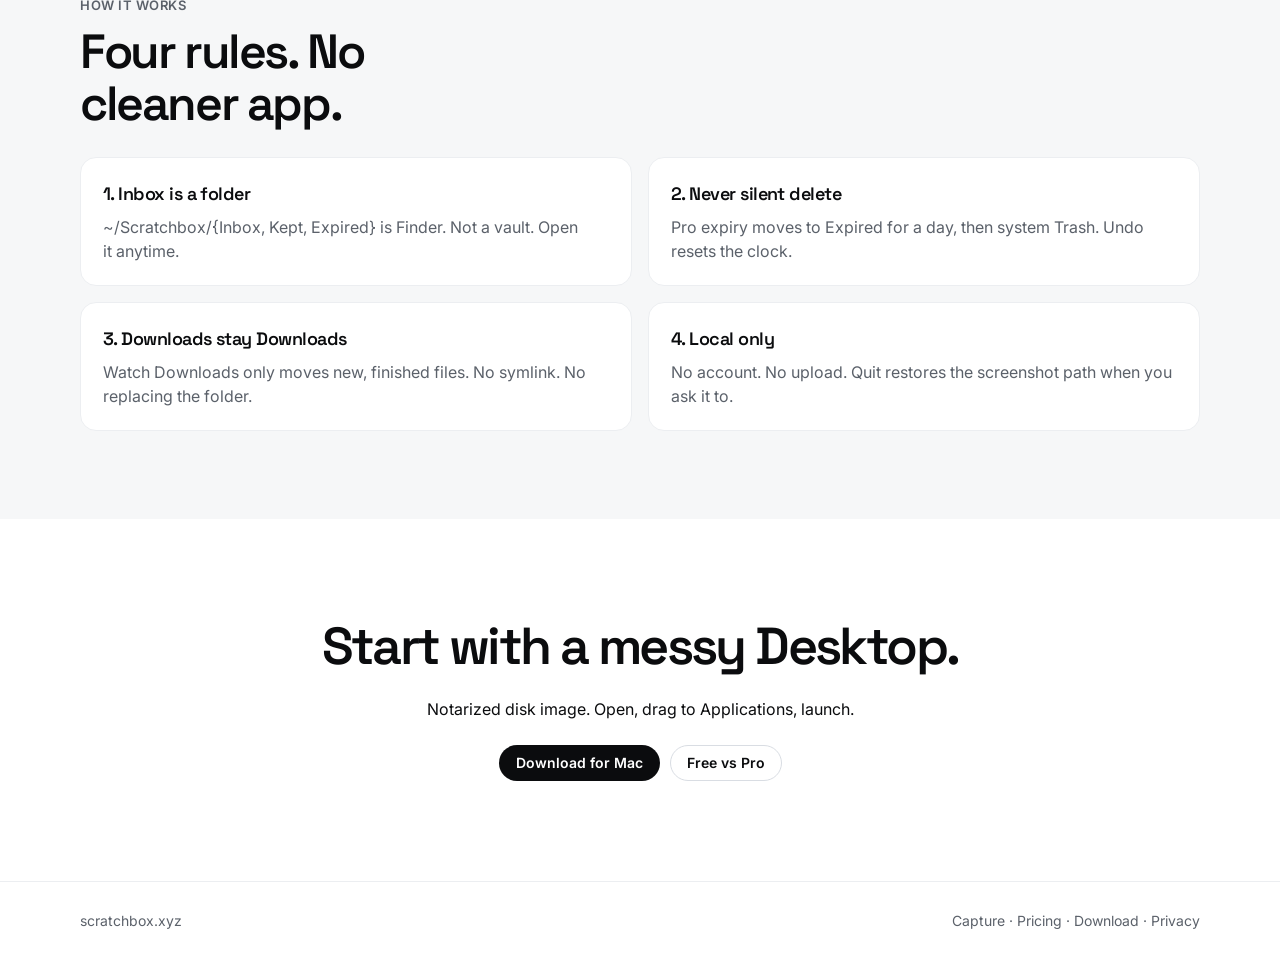
==== commit 932ed80c: "Hero: MacBook Pro on white with Inbox on the display." ====
--- a/index.html
+++ b/index.html
@@ -37,32 +37,10 @@
     </div>
   </section>
   <div class="stage-wrap reveal d4">
-    <div class="laptop">
-      <div class="laptop-screen">
-        <div class="os" id="os">
-          <div class="menubar">
-            <div class="mb-left">Finder · File · Edit</div>
-            <div class="mb-right"><span class="tray" id="tray"><img src="/logo.svg" width="14" height="14" alt=""></span> 8:41</div>
-          </div>
-          <div class="desktop" id="desktop"></div>
-          <aside class="popover" aria-hidden="true">
-            <div class="pop-h"><strong>Inbox</strong><span>Keep · Reveal</span></div>
-            <div class="pop-row"><span class="dot"></span> Screenshot 2026-09-12</div>
-            <div class="pop-row"><span class="dot"></span> Screen Recording 4</div>
-            <div class="pop-row"><span class="dot"></span> invoice-draft.pdf</div>
-            <div class="pop-f">3 in inbox · 2 expire tonight</div>
-          </aside>
-        </div>
-      </div>
-      <img class="laptop-img" src="/macbook-frame.png" width="1230" height="1015" alt="Scratchbox on a MacBook Pro">
-    </div>
-    <div class="stage-caption">
-      <span id="caption">A normal Mac after a day of screenshots.</span>
-      <div class="toggle" role="group" aria-label="Desktop state">
-        <button type="button" id="btnDirty" class="active">Dirty desktop</button>
-        <button type="button" id="btnClean">Managed by Scratchbox</button>
-      </div>
-    </div>
+    <figure class="laptop">
+      <img class="laptop-img" src="/macbook-hero.jpg" width="1082" height="913" alt="Scratchbox Inbox on a MacBook Pro">
+    </figure>
+    <p class="stage-caption" style="justify-content:center">Lives in the menu bar. No Dock icon. Desktop stays empty.</p>
   </div>
   <section class="section" id="product">
     <div class="wrap">
